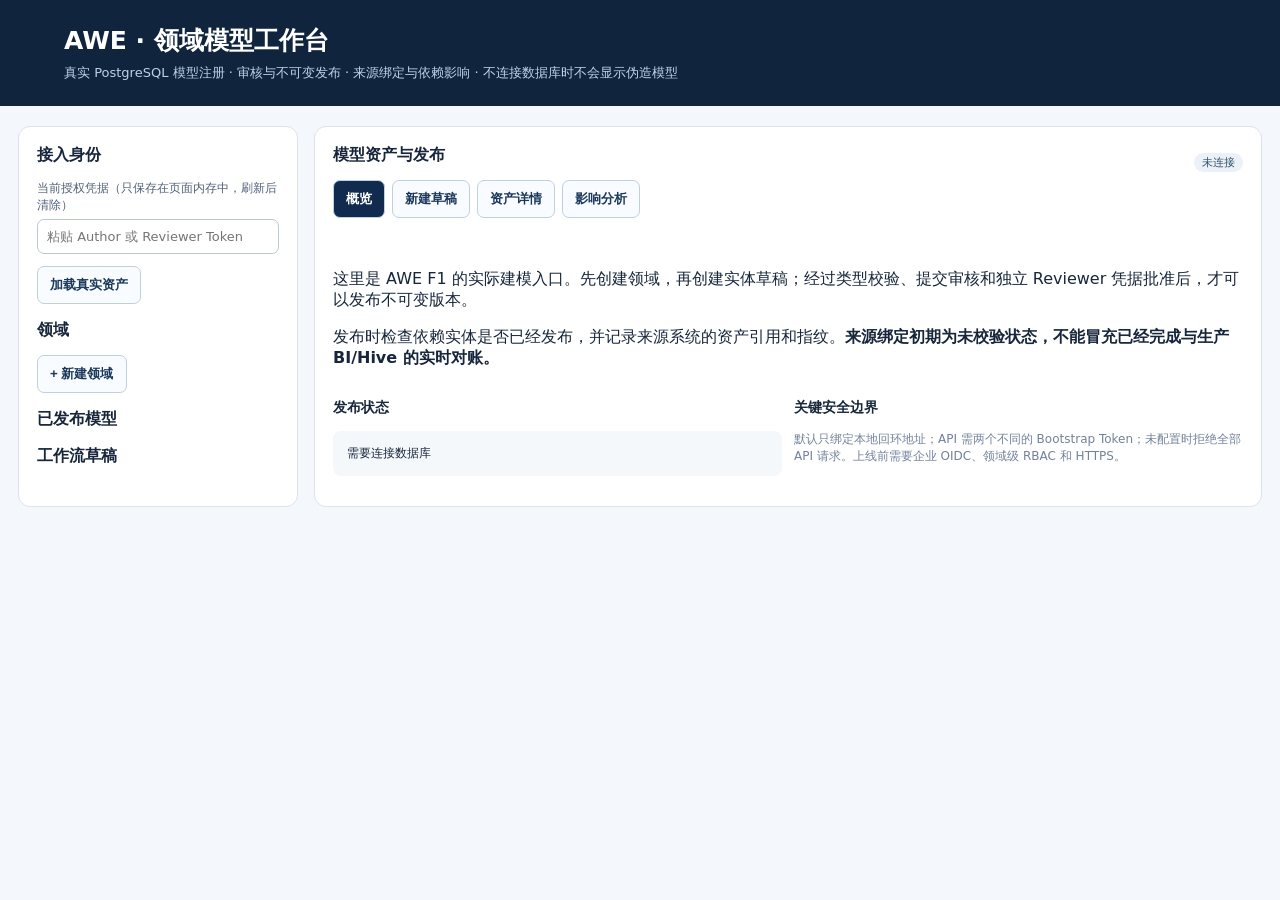
==== awe-registry/src/main/resources/static/index.html @ 8a214542 "feat(f1): introduce persistent model registry, review workflow and web workbench" ====
<!doctype html>
<html lang="zh-CN"><head><meta charset="utf-8"><meta name="viewport" content="width=device-width,initial-scale=1">
<title>AWE · 模型生产与发布</title>
<style>
:root{font-family:Inter,"Segoe UI",system-ui,sans-serif;background:#f4f7fb;color:#17263b}
*{box-sizing:border-box}body{margin:0}header{background:#10253d;color:white;padding:24px max(24px,5vw)}
header h1{margin:0 0 7px;font-size:25px}header p{margin:0;color:#bed1e7;font-size:13px}
main{max-width:1380px;margin:20px auto;padding:0 18px}
.layout{display:grid;grid-template-columns:280px 1fr;gap:16px}
.panel{background:white;border:1px solid #dbe3ed;border-radius:12px;padding:18px;min-width:0}
h2{font-size:16px;margin:0 0 14px}h3{font-size:14px}
label{display:block;font-size:12px;color:#516178;margin:10px 0 5px}
input,select,textarea{width:100%;border:1px solid #b9c7d7;border-radius:7px;padding:9px;font:inherit;font-size:13px;background:white;color:#17263b}
textarea{min-height:300px;font-family:ui-monospace,SFMono-Regular,Consolas,monospace;line-height:1.45}
button{padding:9px 12px;border:1px solid #bfd0e0;border-radius:7px;background:#f8fbff;color:#1b385b;cursor:pointer;font-weight:600}
button:hover{background:#e8f1fb}.primary{background:#1257b2;color:white;border-color:#1257b2}
.primary:hover{background:#0b468f}.danger{color:#a42a32}.section{margin-top:16px}
.item{border:1px solid #e1e8f0;border-radius:8px;padding:11px;margin:7px 0;cursor:pointer}
.item:hover{border-color:#5395dd;background:#f8fbff}.item small{display:block;color:#637590;margin-top:5px}
.row{display:flex;align-items:center;justify-content:space-between;gap:10px;flex-wrap:wrap}
.actions{display:flex;gap:8px;flex-wrap:wrap;margin:12px 0}
.tabs{display:flex;gap:7px;flex-wrap:wrap;margin:0 0 17px}
.tab.active{background:#102b4e;color:#fff}.badge{display:inline-block;border-radius:12px;padding:2px 8px;font-size:11px;background:#ebf1f7;color:#2d506f}
pre{overflow-wrap:anywhere;white-space:pre-wrap;font-size:12px;background:#f5f8fb;padding:14px;border-radius:8px;max-height:400px;overflow:auto}
#message{font-size:13px;color:#4e5e71;min-height:18px}#message.error{color:#af2538}
.grid{display:grid;grid-template-columns:1fr 1fr;gap:12px}
.hidden{display:none}.muted{color:#73829a;font-size:12px}
@media(max-width:880px){.layout,.grid{grid-template-columns:1fr}}
</style></head><body>
<header><h1>AWE · 领域模型工作台</h1><p>真实 PostgreSQL 模型注册 · 审核与不可变发布 · 来源绑定与依赖影响 · 不连接数据库时不会显示伪造模型</p></header>
<main><div class="layout">
<aside class="panel">
<h2>接入身份</h2>
<label>当前授权凭据（只保存在页面内存中，刷新后清除）</label>
<input id="token" type="password" autocomplete="off" placeholder="粘贴 Author 或 Reviewer Token">
<div class="actions"><button id="refresh">加载真实资产</button></div>
<div class="section"><h2>领域</h2><div id="domains"></div><button onclick="showDomainForm()">+ 新建领域</button></div>
<div class="section"><h2>已发布模型</h2><div id="releases"></div></div>
<div class="section"><h2>工作流草稿</h2><div id="drafts"></div></div>
</aside>
<section class="panel">
<div class="row"><h2 id="title">模型资产与发布</h2><span id="status" class="badge">未连接</span></div>
<div class="tabs">
<button class="tab active" data-view="overview">概览</button>
<button class="tab" data-view="create">新建草稿</button>
<button class="tab" data-view="inspect">资产详情</button>
<button class="tab" data-view="impact">影响分析</button>
</div>
<div id="message"></div>
<div id="overview">
<p>这里是 AWE F1 的实际建模入口。先创建领域，再创建实体草稿；经过类型校验、提交审核和独立 Reviewer 凭据批准后，才可以发布不可变版本。</p>
<p>发布时检查依赖实体是否已经发布，并记录来源系统的资产引用和指纹。<strong>来源绑定初期为未校验状态，不能冒充已经完成与生产 BI/Hive 的实时对账。</strong></p>
<div class="grid"><div><h3>发布状态</h3><pre id="counts">需要连接数据库</pre></div>
<div><h3>关键安全边界</h3><p class="muted">默认只绑定本地回环地址；API 需两个不同的 Bootstrap Token；未配置时拒绝全部 API 请求。上线前需要企业 OIDC、领域级 RBAC 和 HTTPS。</p></div></div>
</div>
<div id="create" class="hidden">
<div class="grid"><div><label>领域代码</label><input id="domain" value="video"></div>
<div><label>实体类型</label><select id="type">
<option>BusinessEntity</option><option>BusinessEvent</option><option selected>Dataset</option>
<option>Metric</option><option>Dimension</option><option>Feature</option><option>Pipeline</option><option>DataProduct</option>
</select></div></div>
<label>规范实体 ID，例如 dataset.video.activity_events</label><input id="entity" value="dataset.video.activity_events">
<label>模型契约 JSON（草稿可不完整，提交审核时严格校验）</label>
<textarea id="spec"></textarea>
<div class="actions"><button onclick="fillTemplate()">填入示例结构</button><button class="primary" onclick="createDraft()">保存真实草稿</button></div>
</div>
<div id="inspect" class="hidden"><div id="details">选择一个真实草稿或已发布版本。</div></div>
<div id="impact" class="hidden"><label>被依赖的实体 ID</label><input id="impactEntity" value="dataset.video.activity_events">
<button onclick="showImpact()">查看直接下游</button><pre id="impactOutput">等待查询</pre></div>
</section></div></main>
<script>
let token='',current=null,currentKind='',editingDraftId=null;
const $=id=>document.getElementById(id);
const view=v=>{
  for(const name of ['overview','create','inspect','impact']) $(name).classList.toggle('hidden',name!==v);
  document.querySelectorAll('.tab').forEach(b=>b.classList.toggle('active',b.dataset.view===v));
};
document.querySelectorAll('.tab').forEach(b=>b.onclick=()=>view(b.dataset.view));
const escapeHtml=s=>String(s).replaceAll('&','&amp;').replaceAll('<','&lt;').replaceAll('>','&gt;').replaceAll('"','&quot;');
function notice(s,error=false){$('message').textContent=s;$('message').className=error?'error':''}
async function api(path,method='GET',body=null){
  token=$('token').value.trim();
  if(!token)throw Error('请先填写 Author 或 Reviewer Token');
  const opts={method,headers:{'Authorization':'Bearer '+token}};
  if(body!==null){opts.headers['Content-Type']='application/json';opts.body=JSON.stringify(body)}
  const r=await fetch('/api'+path,opts);
  const text=await r.text();let data;try{data=JSON.parse(text)}catch(e){data={message:text}};
  if(!r.ok)throw Error((data.message||data.error||r.statusText)+' (HTTP '+r.status+')');
  return data;
}
async function safe(fn){try{notice('');await fn()}catch(e){notice(e.message,true)}}
function card(label,sub,action){
  const el=document.createElement('div');el.className='item';
  const a=document.createElement('strong');a.textContent=label;el.appendChild(a);
  const b=document.createElement('small');b.textContent=sub;el.appendChild(b);
  el.onclick=action;return el;
}
async function refresh(){
 await safe(async()=>{
   const [domains,releases,drafts]=await Promise.all([api('/domains'),api('/releases'),api('/drafts')]);
   $('domains').replaceChildren();domains.forEach(x=>$('domains').appendChild(card(x.code,x.owner_team,()=>{$('domain').value=x.code;view('create')})));
   $('releases').replaceChildren();releases.forEach(x=>$('releases').appendChild(card(x.entity_id,'v'+x.version+' · '+x.entity_type,()=>loadDetail(x.id,'release'))));
   $('drafts').replaceChildren();drafts.forEach(x=>$('drafts').appendChild(card(x.entity_id,x.state+' · r'+x.revision,()=>loadDetail(x.id,'draft'))));
   $('status').textContent='连接成功';
   $('counts').textContent=JSON.stringify({domains:domains.length,publishedModels:releases.length,drafts:drafts.length},null,2);
 });
}
$('refresh').onclick=refresh;
function showDomainForm(){
 const code=prompt('领域代码（小写英文字母、数字和下划线）');
 if(!code)return;const name=prompt('领域显示名称')||code;const owner=prompt('负责团队')||'unknown';
 safe(async()=>{await api('/domains','POST',{code,displayName:name,ownerTeam:owner});await refresh()});
}
function fillTemplate(){
 const domain=$('domain').value.trim()||'video',type=$('type').value;
 const idPrefix={BusinessEntity:'entity',BusinessEvent:'event',Dataset:'dataset',Metric:'metric',Dimension:'dimension',Feature:'feature',Pipeline:'pipeline',DataProduct:'product'}[type];
 $('entity').value=idPrefix+'.'+domain+'.example';
 const spec={name:'示例名称',definition:'请由领域数仓负责人确认业务含义',ownerTeam:domain+'_dw_team'};
 if(['Dataset','Metric','Feature'].includes(type)){
  spec.grain={keys:['user_id','business_date']};
  spec.time={field:'business_date',role:'BUSINESS_DATE',zone:'Asia/Shanghai'};
 }
 if(type==='Dataset')spec.bindings=[{sourceSystem:'hive',externalRef:'hive.dwd_example',fingerprint:'MANUAL_UNVERIFIED'}];
 if(type==='Metric'){spec.subjectRef='entity.'+domain+'.user';spec.datasetRef='dataset.'+domain+'.activity_events';spec.measure={kind:'COUNT_DISTINCT',field:'user_id'};}
 if(type==='Pipeline'){spec.inputs=[];spec.outputs=[];}
 $('spec').value=JSON.stringify(spec,null,2);
}
fillTemplate();
async function createDraft(){
 await safe(async()=>{
   const spec=JSON.parse($('spec').value);
   const row=editingDraftId ? await api('/drafts/'+editingDraftId,'PUT',{spec}) : await api('/drafts','POST',{domain:$('domain').value.trim(),entityId:$('entity').value.trim(),entityType:$('type').value,spec}); editingDraftId=null;
   notice('草稿已保存：'+row.id);await refresh();await loadDetail(row.id,'draft');
 });
}
async function loadDetail(id,kind){
 await safe(async()=>{
  const r=await api(kind==='draft'?'/drafts/'+id:'/releases/'+id);
  current=r;currentKind=kind;view('inspect');
  const box=$('details');box.replaceChildren();
  const heading=document.createElement('h3');heading.textContent=r.entity_id+' · '+(r.state||('v'+r.version));box.appendChild(heading);
  const metadata=document.createElement('p');metadata.className='muted';metadata.textContent=r.entity_type+' · '+r.domain+' · '+(r.content_hash||'未发布');box.appendChild(metadata);
  const pre=document.createElement('pre');pre.textContent=JSON.stringify(r.spec,null,2);box.appendChild(pre);
  if(kind==='release'){
   const rpre=document.createElement('pre');rpre.textContent='依赖关系：\n'+JSON.stringify(r.relations,null,2)+'\n来源绑定：\n'+JSON.stringify(r.bindings,null,2);box.appendChild(rpre);
  }else{
   const actions=document.createElement('div');actions.className='actions';box.appendChild(actions);
   const add=(text,cb)=>{const b=document.createElement('button');b.textContent=text;b.onclick=cb;actions.appendChild(b)};
   if(r.state==='DRAFT'){
     add('提交审核',()=>mutate('/drafts/'+id+'/submit'));
     add('打开草稿编辑',()=>{$('domain').value=r.domain;$('type').value=r.entity_type;$('entity').value=r.entity_id;$('spec').value=JSON.stringify(r.spec,null,2);editingDraftId=id;view('create');notice('正在编辑草稿 '+id+'，保存将更新原草稿。')});
   }
   if(r.state==='IN_REVIEW')add('审核通过（Reviewer）',()=>mutate('/drafts/'+id+'/approve'));
   if(r.state==='APPROVED')add('发布版本（Reviewer）',()=>{const version=prompt('不可变语义版本，例如 1.0.0');if(version)mutate('/drafts/'+id+'/publish',{version})});
  }
 });
}
async function mutate(path,body){await safe(async()=>{await api(path,'POST',body||{});notice('操作成功');await refresh();if(current)await loadDetail(current.id,'draft')})}
async function showImpact(){await safe(async()=>{$('impactOutput').textContent=JSON.stringify(await api('/impact?entityId='+encodeURIComponent($('impactEntity').value)),null,2)})}
</script></body></html>
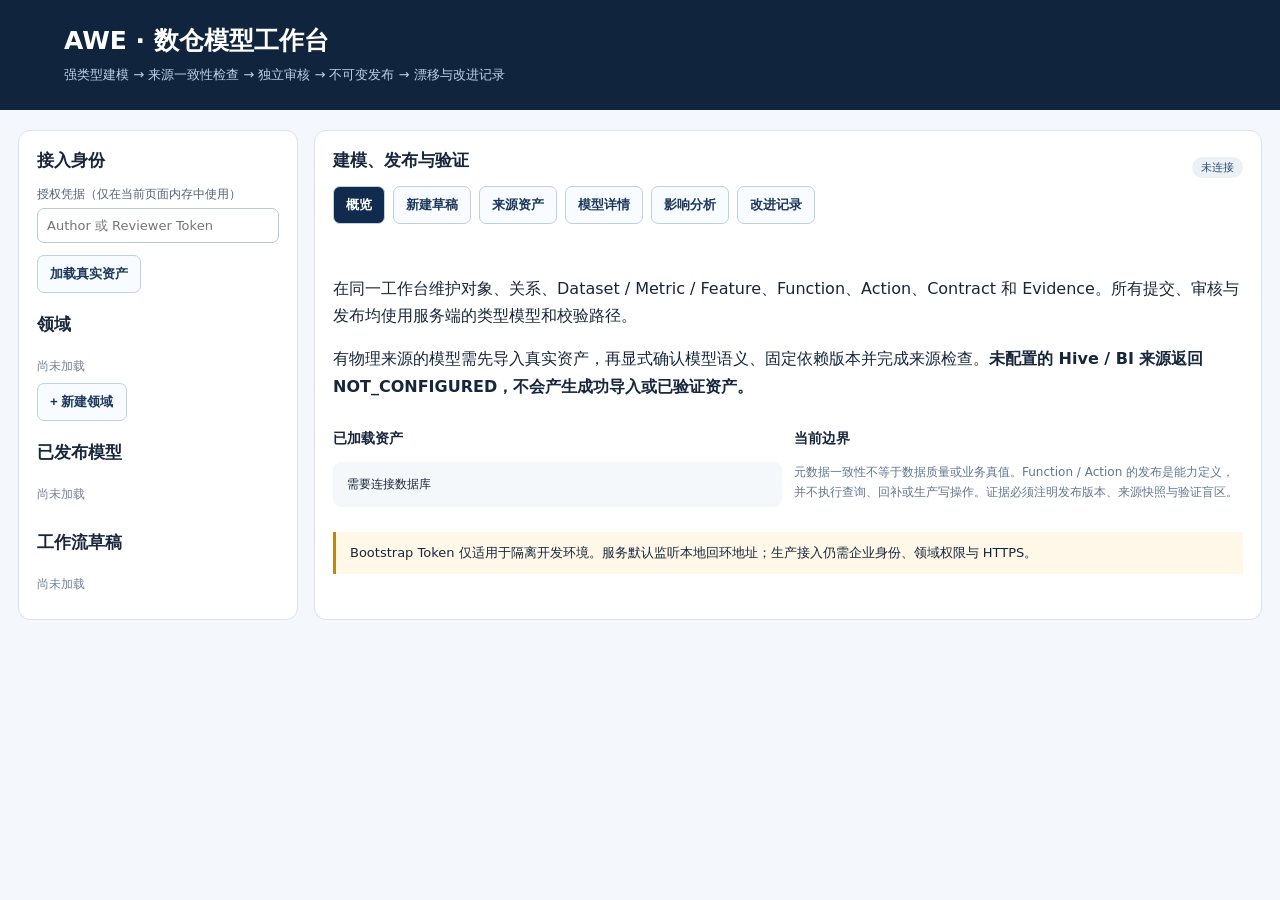
==== commit 725b66ac: "feat(f1b): enforce typed model releases and authoritative source gates" ====
--- a/awe-registry/src/main/resources/static/index.html
+++ b/awe-registry/src/main/resources/static/index.html
@@ -5,156 +5,195 @@
 :root{font-family:Inter,"Segoe UI",system-ui,sans-serif;background:#f4f7fb;color:#17263b}
 *{box-sizing:border-box}body{margin:0}header{background:#10253d;color:white;padding:24px max(24px,5vw)}
 header h1{margin:0 0 7px;font-size:25px}header p{margin:0;color:#bed1e7;font-size:13px}
-main{max-width:1380px;margin:20px auto;padding:0 18px}
-.layout{display:grid;grid-template-columns:280px 1fr;gap:16px}
+main{max-width:1450px;margin:20px auto;padding:0 18px}.layout{display:grid;grid-template-columns:280px 1fr;gap:16px}
 .panel{background:white;border:1px solid #dbe3ed;border-radius:12px;padding:18px;min-width:0}
-h2{font-size:16px;margin:0 0 14px}h3{font-size:14px}
-label{display:block;font-size:12px;color:#516178;margin:10px 0 5px}
+h2{font-size:17px;margin:0 0 14px}h3{font-size:14px}p{line-height:1.7}label{display:block;font-size:12px;color:#516178;margin:10px 0 5px}
 input,select,textarea{width:100%;border:1px solid #b9c7d7;border-radius:7px;padding:9px;font:inherit;font-size:13px;background:white;color:#17263b}
-textarea{min-height:300px;font-family:ui-monospace,SFMono-Regular,Consolas,monospace;line-height:1.45}
+input:disabled,select:disabled{background:#edf1f6;color:#596c82}textarea{min-height:390px;font-family:ui-monospace,SFMono-Regular,Consolas,monospace;line-height:1.5}
 button{padding:9px 12px;border:1px solid #bfd0e0;border-radius:7px;background:#f8fbff;color:#1b385b;cursor:pointer;font-weight:600}
-button:hover{background:#e8f1fb}.primary{background:#1257b2;color:white;border-color:#1257b2}
-.primary:hover{background:#0b468f}.danger{color:#a42a32}.section{margin-top:16px}
-.item{border:1px solid #e1e8f0;border-radius:8px;padding:11px;margin:7px 0;cursor:pointer}
-.item:hover{border-color:#5395dd;background:#f8fbff}.item small{display:block;color:#637590;margin-top:5px}
-.row{display:flex;align-items:center;justify-content:space-between;gap:10px;flex-wrap:wrap}
-.actions{display:flex;gap:8px;flex-wrap:wrap;margin:12px 0}
-.tabs{display:flex;gap:7px;flex-wrap:wrap;margin:0 0 17px}
-.tab.active{background:#102b4e;color:#fff}.badge{display:inline-block;border-radius:12px;padding:2px 8px;font-size:11px;background:#ebf1f7;color:#2d506f}
-pre{overflow-wrap:anywhere;white-space:pre-wrap;font-size:12px;background:#f5f8fb;padding:14px;border-radius:8px;max-height:400px;overflow:auto}
-#message{font-size:13px;color:#4e5e71;min-height:18px}#message.error{color:#af2538}
-.grid{display:grid;grid-template-columns:1fr 1fr;gap:12px}
-.hidden{display:none}.muted{color:#73829a;font-size:12px}
+button:hover{background:#e8f1fb}button:disabled{opacity:.5;cursor:not-allowed}.primary{background:#1257b2;color:white;border-color:#1257b2}.primary:hover{background:#0b468f}
+.section{margin-top:20px}.item{display:block;width:100%;text-align:left;border:1px solid #e1e8f0;border-radius:8px;padding:11px;margin:7px 0;cursor:pointer;font-weight:400}
+.item:hover{border-color:#5395dd;background:#f8fbff}.item small{display:block;color:#637590;margin-top:5px;overflow-wrap:anywhere}
+.row{display:flex;align-items:center;justify-content:space-between;gap:10px;flex-wrap:wrap}.actions,.tabs{display:flex;gap:8px;flex-wrap:wrap;margin:12px 0}
+.tabs{margin:0 0 17px}.tab.active{background:#102b4e;color:white}.badge{display:inline-block;border-radius:12px;padding:3px 9px;font-size:11px;background:#ebf1f7;color:#2d506f}
+.badge.good{background:#e5f3eb;color:#17613a}.badge.warn{background:#fff1d6;color:#795005}.badge.bad{background:#fee9ed;color:#9a263b}
+pre{overflow-wrap:anywhere;white-space:pre-wrap;font-size:12px;background:#f5f8fb;padding:14px;border-radius:8px;max-height:480px;overflow:auto}
+#message{font-size:13px;color:#4e5e71;min-height:18px;margin-bottom:12px}#message.error{color:#af2538}.grid{display:grid;grid-template-columns:1fr 1fr;gap:12px}
+.hidden{display:none!important}.muted{color:#637590;font-size:12px}.callout{background:#f3f7fd;border-left:3px solid #4e8aca;padding:10px 14px;font-size:13px}.callout.warn{border-color:#bc861b;background:#fff8e9}
+.details-table{border-collapse:collapse;width:100%;font-size:12px}.details-table th,.details-table td{text-align:left;border-bottom:1px solid #e1e8f0;padding:9px;vertical-align:top;overflow-wrap:anywhere}
+.empty{color:#73829a;font-size:12px;padding:8px 0}code{font-size:12px;overflow-wrap:anywhere}summary{cursor:pointer;font-size:13px;font-weight:600;margin:12px 0}
 @media(max-width:880px){.layout,.grid{grid-template-columns:1fr}}
 </style></head><body>
-<header><h1>AWE · 领域模型工作台</h1><p>真实 PostgreSQL 模型注册 · 审核与不可变发布 · 来源绑定与依赖影响 · 不连接数据库时不会显示伪造模型</p></header>
+<header><h1>AWE · 数仓模型工作台</h1><p>强类型建模 → 来源一致性检查 → 独立审核 → 不可变发布 → 漂移与改进记录</p></header>
 <main><div class="layout">
 <aside class="panel">
-<h2>接入身份</h2>
-<label>当前授权凭据（只保存在页面内存中，刷新后清除）</label>
-<input id="token" type="password" autocomplete="off" placeholder="粘贴 Author 或 Reviewer Token">
+<h2>接入身份</h2><label for="token">授权凭据（仅在当前页面内存中使用）</label>
+<input id="token" type="password" autocomplete="off" placeholder="Author 或 Reviewer Token">
 <div class="actions"><button id="refresh">加载真实资产</button></div>
-<div class="section"><h2>领域</h2><div id="domains"></div><button onclick="showDomainForm()">+ 新建领域</button></div>
-<div class="section"><h2>已发布模型</h2><div id="releases"></div></div>
-<div class="section"><h2>工作流草稿</h2><div id="drafts"></div></div>
+<div class="section"><h2>领域</h2><div id="domains" class="empty">尚未加载</div><button id="newDomain">+ 新建领域</button></div>
+<div class="section"><h2>已发布模型</h2><div id="releases" class="empty">尚未加载</div></div>
+<div class="section"><h2>工作流草稿</h2><div id="drafts" class="empty">尚未加载</div></div>
 </aside>
 <section class="panel">
-<div class="row"><h2 id="title">模型资产与发布</h2><span id="status" class="badge">未连接</span></div>
-<div class="tabs">
-<button class="tab active" data-view="overview">概览</button>
-<button class="tab" data-view="create">新建草稿</button>
-<button class="tab" data-view="inspect">资产详情</button>
-<button class="tab" data-view="impact">影响分析</button>
-</div>
-<div id="message"></div>
+<div class="row"><h2 id="title">建模、发布与验证</h2><span id="status" class="badge">未连接</span></div>
+<nav class="tabs" aria-label="工作台页面">
+<button class="tab active" data-view="overview">概览</button><button class="tab" data-view="create">新建草稿</button>
+<button class="tab" data-view="sources">来源资产</button><button class="tab" data-view="inspect">模型详情</button>
+<button class="tab" data-view="impact">影响分析</button><button class="tab" data-view="gaps">改进记录</button>
+</nav>
+<div id="message" role="status" aria-live="polite"></div>
 <div id="overview">
-<p>这里是 AWE F1 的实际建模入口。先创建领域，再创建实体草稿；经过类型校验、提交审核和独立 Reviewer 凭据批准后，才可以发布不可变版本。</p>
-<p>发布时检查依赖实体是否已经发布，并记录来源系统的资产引用和指纹。<strong>来源绑定初期为未校验状态，不能冒充已经完成与生产 BI/Hive 的实时对账。</strong></p>
-<div class="grid"><div><h3>发布状态</h3><pre id="counts">需要连接数据库</pre></div>
-<div><h3>关键安全边界</h3><p class="muted">默认只绑定本地回环地址；API 需两个不同的 Bootstrap Token；未配置时拒绝全部 API 请求。上线前需要企业 OIDC、领域级 RBAC 和 HTTPS。</p></div></div>
+<p>在同一工作台维护对象、关系、Dataset / Metric / Feature、Function、Action、Contract 和 Evidence。所有提交、审核与发布均使用服务端的类型模型和校验路径。</p>
+<p>有物理来源的模型需先导入真实资产，再显式确认模型语义、固定依赖版本并完成来源检查。<strong>未配置的 Hive / BI 来源返回 NOT_CONFIGURED，不会产生成功导入或已验证资产。</strong></p>
+<div class="grid"><div><h3>已加载资产</h3><pre id="counts">需要连接数据库</pre></div>
+<div><h3>当前边界</h3><p class="muted">元数据一致性不等于数据质量或业务真值。Function / Action 的发布是能力定义，并不执行查询、回补或生产写操作。证据必须注明发布版本、来源快照与验证盲区。</p></div></div>
+<p class="callout warn">Bootstrap Token 仅适用于隔离开发环境。服务默认监听本地回环地址；生产接入仍需企业身份、领域权限与 HTTPS。</p>
 </div>
 <div id="create" class="hidden">
-<div class="grid"><div><label>领域代码</label><input id="domain" value="video"></div>
-<div><label>实体类型</label><select id="type">
-<option>BusinessEntity</option><option>BusinessEvent</option><option selected>Dataset</option>
-<option>Metric</option><option>Dimension</option><option>Feature</option><option>Pipeline</option><option>DataProduct</option>
-</select></div></div>
-<label>规范实体 ID，例如 dataset.video.activity_events</label><input id="entity" value="dataset.video.activity_events">
-<label>模型契约 JSON（草稿可不完整，提交审核时严格校验）</label>
-<textarea id="spec"></textarea>
-<div class="actions"><button onclick="fillTemplate()">填入示例结构</button><button class="primary" onclick="createDraft()">保存真实草稿</button></div>
+<div class="row"><h3 id="editorHeading">新建类型化草稿</h3><button id="cancelEdit" class="hidden">结束编辑 / 新建草稿</button></div>
+<div class="grid"><div><label for="domain">领域代码</label><input id="domain" value="video"></div>
+<div><label for="type">模型类型</label><select id="type"><option>ObjectType</option><option>LinkType</option><option selected>Dataset</option><option>Metric</option><option>Feature</option><option>FunctionDefinition</option><option>ActionDefinition</option><option>ContractDefinition</option><option>EvidenceAssertion</option></select></div></div>
+<div class="grid"><div><label for="entity">规范模型 ID</label><input id="entity" value="dataset.video.example"></div><div><label for="modelVersion">候选发布版本（与 model.ref.modelVersion 一致）</label><input id="modelVersion" value="1.0.0"></div></div>
+<div id="objectFamilyRow" class="hidden"><label for="objectFamily">对象家族（填入模板时生效）</label><select id="objectFamily"><option>BUSINESS_ENTITY</option><option>BUSINESS_EVENT</option><option>DIMENSION</option><option>DATASET</option><option>PIPELINE</option><option>DATA_PRODUCT</option><option>PROFILE</option><option>PHYSICAL_ASSET</option></select></div>
+<p id="typeHelp" class="callout"></p>
+<label for="spec">模型定义（Schema v2；所有依赖引用均需固定已发布版本）</label><textarea id="spec" spellcheck="false"></textarea>
+<p class="muted">模板只是待编写的结构，不是已验证业务模型。请确认身份、粒度、时间和执行规则；Dataset 来源绑定通过“来源资产”导入后显式附加，不填写伪造指纹。</p>
+<div class="actions"><button id="template">重置为类型模板</button><button id="saveDraft" class="primary">保存草稿</button><button id="saveValidate">保存并检查</button></div>
 </div>
-<div id="inspect" class="hidden"><div id="details">选择一个真实草稿或已发布版本。</div></div>
-<div id="impact" class="hidden"><label>被依赖的实体 ID</label><input id="impactEntity" value="dataset.video.activity_events">
-<button onclick="showImpact()">查看直接下游</button><pre id="impactOutput">等待查询</pre></div>
+<div id="sources" class="hidden">
+<h3>真实 Hive / BI 元数据</h3><p class="muted">连接由服务端配置；浏览器不能指定任意网络地址。导入记录权威来源的版本、快照和内容指纹，不直接创建或认证业务语义。</p>
+<button id="sourceConfiguration">检查连接配置</button><pre id="sourceConfigOutput">尚未查询配置</pre>
+<div class="grid"><div><label for="sourceSystem">来源系统</label><select id="sourceSystem"><option value="hive">Hive</option><option value="bi">BI</option></select></div><div><label for="sourceRef">来源资产引用</label><input id="sourceRef" placeholder="由元数据服务识别的资产引用"></div></div>
+<div class="actions"><button id="importSource" class="primary">导入当前来源快照</button><button id="attachSource" disabled>将真实绑定附加到 Dataset 编辑器</button></div>
+<div id="sourceTimeMappings"></div><div id="sourceStatus" aria-live="polite"></div><pre id="sourceOutput">尚未导入资产</pre>
+<p class="callout">附加绑定只填写来源引用和指纹，不推断业务身份、模型粒度或时间含义。仍需由领域作者完成建模，并在发布时重新检查来源。</p>
+</div>
+<div id="inspect" class="hidden"><div id="details">选择一个草稿或已发布版本。</div><div id="validationPanel" class="hidden"><h3>检查结果</h3><div id="validationSummary"></div><pre id="validationOutput"></pre></div></div>
+<div id="impact" class="hidden"><label for="impactEntity">被依赖的模型 ID</label><input id="impactEntity" value="dataset.video.activity_events"><div class="actions"><button id="showImpact">查看下游依赖</button></div><pre id="impactOutput">等待查询</pre></div>
+<div id="gaps" class="hidden"><div class="row"><h3>漂移与改进记录</h3><button id="loadGaps">刷新真实记录</button></div><p class="muted">这些记录关联失败的检查、模型版本和受影响资产。发现漂移不会自动修改模型或声称已经修复；修复须经重新建模、验证与发布。</p><div id="gapList" class="empty">尚未加载</div></div>
 </section></div></main>
 <script>
-let token='',current=null,currentKind='',editingDraftId=null;
+'use strict';
 const $=id=>document.getElementById(id);
-const view=v=>{
-  for(const name of ['overview','create','inspect','impact']) $(name).classList.toggle('hidden',name!==v);
-  document.querySelectorAll('.tab').forEach(b=>b.classList.toggle('active',b.dataset.view===v));
-};
-document.querySelectorAll('.tab').forEach(b=>b.onclick=()=>view(b.dataset.view));
-const escapeHtml=s=>String(s).replaceAll('&','&amp;').replaceAll('<','&lt;').replaceAll('>','&gt;').replaceAll('"','&quot;');
-function notice(s,error=false){$('message').textContent=s;$('message').className=error?'error':''}
+const VIEWS=['overview','create','sources','inspect','impact','gaps'];
+let current=null,currentKind='',editingDraftId=null,editingRevision=null,loadedReleases=[],sourceObservation=null;
+const typeHelp={ObjectType:'定义业务或工程对象类别及其身份属性；不是数据库中的单行对象。',LinkType:'关系须声明两端的已发布类型、基数、时间策略和映射。关系存在不代表可以安全 JOIN。',Dataset:'Dataset 声明粒度、时间和主体；发布前需要真实来源绑定及一致性检查。',Metric:'Metric 固定来源 Dataset、主体和允许的维度；聚合契约约束跨粒度汇总。',Feature:'Feature 必须区分事件时间和可获得时间，保留历史时点正确性的约束。',FunctionDefinition:'Function 是无副作用的能力定义。此处发布不会执行查询，也不会授予源系统权限。',ActionDefinition:'Action 是有副作用的能力定义，需声明授权、审批、幂等、补偿和后验义务；此处不会执行生产操作。',ContractDefinition:'Contract 声明可验证的义务、执行阶段与阻断级别。未实现的检查器不能被视为已执行。',EvidenceAssertion:'Evidence 只说明特定模型发布和来源快照上的检查结果；需填写真实内容 Hash、检查时间与可追溯证据。'};
+function view(v){for(const name of VIEWS)$(name).classList.toggle('hidden',name!==v);document.querySelectorAll('.tab').forEach(b=>{b.classList.toggle('active',b.dataset.view===v);b.setAttribute('aria-current',b.dataset.view===v?'page':'false')});}
+function notice(message,error=false){$('message').textContent=message;$('message').className=error?'error':'';}
+async function safe(fn){try{notice('');return await fn()}catch(error){notice(error.message,true);return null}}
 async function api(path,method='GET',body=null){
-  token=$('token').value.trim();
-  if(!token)throw Error('请先填写 Author 或 Reviewer Token');
-  const opts={method,headers:{'Authorization':'Bearer '+token}};
-  if(body!==null){opts.headers['Content-Type']='application/json';opts.body=JSON.stringify(body)}
-  const r=await fetch('/api'+path,opts);
-  const text=await r.text();let data;try{data=JSON.parse(text)}catch(e){data={message:text}};
-  if(!r.ok)throw Error((data.message||data.error||r.statusText)+' (HTTP '+r.status+')');
-  return data;
+ const token=$('token').value.trim();if(!token)throw Error('请先填写 Author 或 Reviewer Token');
+ const options={method,headers:{Authorization:'Bearer '+token},cache:'no-store'};
+ if(body!==null){options.headers['Content-Type']='application/json';options.body=JSON.stringify(body)}
+ const response=await fetch('/api'+path,options),text=await response.text();let data;
+ try{data=JSON.parse(text)}catch{data={message:'服务返回了无法读取的响应'}}
+ if(!response.ok)throw Error((data.message||data.error||response.statusText)+' (HTTP '+response.status+')');return data;
 }
-async function safe(fn){try{notice('');await fn()}catch(e){notice(e.message,true)}}
-function card(label,sub,action){
-  const el=document.createElement('div');el.className='item';
-  const a=document.createElement('strong');a.textContent=label;el.appendChild(a);
-  const b=document.createElement('small');b.textContent=sub;el.appendChild(b);
-  el.onclick=action;return el;
+function element(tag,text,className){const node=document.createElement(tag);if(text!==undefined)node.textContent=text;if(className)node.className=className;return node}
+function jsonBlock(value){return element('pre',JSON.stringify(value,null,2))}
+function card(label,sub,action){const node=element('button',undefined,'item');node.append(element('strong',label),element('small',sub));node.onclick=action;return node}
+function list(id,rows,render,empty){const box=$(id);box.replaceChildren();if(!rows.length)box.append(element('p',empty,'empty'));else rows.forEach(x=>box.append(render(x)))}
+function statusBadge(status){const badge=element('span',status||'UNKNOWN','badge');if(['VERIFIED','PASSED','OBSERVED','IMPORTED'].includes(status))badge.classList.add('good');else if(['DRIFTED','FAILED','INVALID_RESPONSE'].includes(status))badge.classList.add('bad');else badge.classList.add('warn');return badge}
+async function refreshData(){
+ const [domains,releases,drafts]=await Promise.all([api('/domains'),api('/releases'),api('/drafts')]);loadedReleases=releases;
+ list('domains',domains,x=>card(x.code,x.owner_team||x.ownerTeam,()=>beginNew(x.code)),'没有领域');
+ list('releases',releases,x=>card(x.entity_id,'v'+x.version+' · '+x.entity_type,()=>safe(()=>loadDetailData(x.id,'release'))),'没有已发布模型');
+ list('drafts',drafts,x=>card(x.entity_id,x.state+' · r'+x.revision,()=>safe(()=>loadDetailData(x.id,'draft'))),'没有草稿');
+ $('status').textContent='数据库已连接';$('status').className='badge good';$('counts').textContent=JSON.stringify({domains:domains.length,publishedModels:releases.length,drafts:drafts.length},null,2);
 }
-async function refresh(){
- await safe(async()=>{
-   const [domains,releases,drafts]=await Promise.all([api('/domains'),api('/releases'),api('/drafts')]);
-   $('domains').replaceChildren();domains.forEach(x=>$('domains').appendChild(card(x.code,x.owner_team,()=>{$('domain').value=x.code;view('create')})));
-   $('releases').replaceChildren();releases.forEach(x=>$('releases').appendChild(card(x.entity_id,'v'+x.version+' · '+x.entity_type,()=>loadDetail(x.id,'release'))));
-   $('drafts').replaceChildren();drafts.forEach(x=>$('drafts').appendChild(card(x.entity_id,x.state+' · r'+x.revision,()=>loadDetail(x.id,'draft'))));
-   $('status').textContent='连接成功';
-   $('counts').textContent=JSON.stringify({domains:domains.length,publishedModels:releases.length,drafts:drafts.length},null,2);
- });
+function editMode(id,revision=null){editingDraftId=id;editingRevision=id?revision:null;$('editorHeading').textContent=id?'编辑草稿 '+id:'新建类型化草稿';$('cancelEdit').classList.toggle('hidden',!id);for(const field of ['domain','type','entity','objectFamily'])$(field).disabled=!!id;}
+function updateTypeHelp(){$('typeHelp').textContent=typeHelp[$('type').value]||'历史类型需显式迁移为强类型模型。';$('objectFamilyRow').classList.toggle('hidden',$('type').value!=='ObjectType')}
+function beginNew(domain){editMode(null);if(domain)$('domain').value=domain;fillTemplate();view('create');}
+function publishedRef(types,domain,fallback){const match=loadedReleases.find(r=>types.includes(r.entity_type)&&r.domain===domain);return match?{id:match.entity_id,modelVersion:match.version}:{id:fallback,modelVersion:'1.0.0'}}
+function modelTemplate(){
+ const domain=$('domain').value.trim()||'video',type=$('type').value,version=$('modelVersion').value.trim()||'1.0.0';
+ const family=$('objectFamily').value,prefix=type==='ObjectType'?{BUSINESS_ENTITY:'entity',BUSINESS_EVENT:'event',DIMENSION:'dimension',DATASET:'dataset',PIPELINE:'pipeline',DATA_PRODUCT:'product',PROFILE:'profile',PHYSICAL_ASSET:'asset'}[family]:{LinkType:'link',Dataset:'dataset',Metric:'metric',Feature:'feature',FunctionDefinition:'function',ActionDefinition:'action',ContractDefinition:'contract',EvidenceAssertion:'assertion'}[type];
+ const id=prefix+'.'+domain+'.example',ref={id,modelVersion:version};
+ const subject=publishedRef(['ObjectType'],domain,'entity.'+domain+'.user'),dataset=publishedRef(['Dataset'],domain,'dataset.'+domain+'.events');
+ const grain={keys:['event_id'],kind:'EVENT'},time={roles:['EVENT_TIME'],businessZone:'Asia/Shanghai',backfillPossible:true};
+ let model;
+ switch(type){
+ case 'ObjectType':model={ref,family,description:'请填写已确认的业务对象定义',properties:[{name:'id',type:'STRING',required:true,sensitive:false}],identityKeys:['id']};break;
+ case 'LinkType':model={ref,fromType:dataset,toType:subject,meaning:'HAS_DIMENSION',cardinality:'MANY_TO_ONE',temporalPolicy:'AS_OF',identityMappingRef:'identity.'+domain+'.review_required',certified:false};break;
+ case 'Dataset':model={ref,grain,time,subjectType:subject,dimensions:[]};break;
+ case 'Metric':model={ref,grain:{keys:['business_date'],kind:'AGGREGATE'},time:{...time,roles:['BUSINESS_DATE']},subjectType:subject,sourceDataset:dataset,aggregation:{kind:'COUNT_DISTINCT',permittedRollupAxes:[],forbiddenRollupAxes:['day']},allowedDimensions:[]};break;
+ case 'Feature':model={ref,grain:{keys:['user_id','observation_time'],kind:'FEATURE'},time:{...time,roles:['EVENT_TIME','AVAILABLE_AT']},subjectType:subject,sourceDataset:dataset,observationTimeField:'observation_time',availableAtField:'available_at'};break;
+ case 'FunctionDefinition':model={ref,ownerType:dataset,operation:'dataset.inspect',parameters:[{name:'business_date',type:'DATE',required:true}],resultSchemaRef:'schema.'+domain+'.result',executorBindingRef:'adapter.'+domain+'.read_only',requiredAssertions:[]};break;
+ case 'ActionDefinition':model={ref,ownerType:subject,operation:'pipeline.rerun',sideEffect:'PIPELINE_RERUN',executorBindingRef:'adapter.'+domain+'.scheduler',authorizationPolicyRef:'policy.'+domain+'.pipeline_write',idempotencyKeySpec:'pipeline_id+partition+request_id',requiresApproval:true,rollbackOrCompensationRef:'compensation.'+domain+'.restore_partition',postconditionAssertions:['assertion.'+domain+'.partition_ready@1.0.0']};break;
+ case 'ContractDefinition':model={ref,subject:dataset,kind:'DATA',ownerTeam:domain+'_dw',obligations:[{ruleId:'check.source.consistency',at:'PUBLISH',blocking:true}]};break;
+ case 'EvidenceAssertion':model={ref,subject:dataset,kind:'SOURCE_RECONCILIATION',result:'NOT_RUN',checkerRef:'checker.'+domain+'.source',modelReleaseHash:loadedReleases.find(r=>r.entity_id===dataset.id&&r.version===dataset.modelVersion)?.content_hash||'填写实际模型发布的64位SHA256',sourceSnapshotRef:'填写实际来源快照ID',checkedAt:new Date().toISOString(),evidenceRefs:[],limitations:['尚未执行检查；请绑定实际发布和来源快照后提交']};break;
+ default:throw Error('请选择受支持的强类型模型');
+ }
+ return {id,spec:{schemaVersion:2,name:'待确认模型名称',definition:'请由领域数仓负责人确认业务含义',ownerTeam:domain+'_dw',model,...(type==='Dataset'?{bindings:[]}:{}),dependsOn:[]}};
 }
-$('refresh').onclick=refresh;
-function showDomainForm(){
- const code=prompt('领域代码（小写英文字母、数字和下划线）');
- if(!code)return;const name=prompt('领域显示名称')||code;const owner=prompt('负责团队')||'unknown';
- safe(async()=>{await api('/domains','POST',{code,displayName:name,ownerTeam:owner});await refresh()});
+function fillTemplate(){if(editingDraftId)throw Error('编辑现有草稿时不能重置身份；请先结束编辑。');const template=modelTemplate();$('entity').value=template.id;$('spec').value=JSON.stringify(template.spec,null,2);updateTypeHelp();}
+function syncRef(){const spec=JSON.parse($('spec').value);if(spec.model&&spec.model.ref){spec.model.ref.id=$('entity').value.trim();spec.model.ref.modelVersion=$('modelVersion').value.trim();$('spec').value=JSON.stringify(spec,null,2)}}
+async function saveDraft(){
+ const spec=JSON.parse($('spec').value),entity=$('entity').value.trim(),version=$('modelVersion').value.trim();
+ if(spec.model?.ref?.id!==entity||spec.model?.ref?.modelVersion!==version)throw Error('模型 ID / 候选版本与 JSON 中的 model.ref 不一致，请先修正。');
+ const row=editingDraftId?await api('/drafts/'+editingDraftId,'PUT',{spec,expectedRevision:editingRevision}):await api('/drafts','POST',{domain:$('domain').value.trim(),entityId:entity,entityType:$('type').value,spec});
+ editMode(null);await refreshData();await loadDetailData(row.id,'draft');notice('草稿已保存，尚未提交审核。');return row;
 }
-function fillTemplate(){
- const domain=$('domain').value.trim()||'video',type=$('type').value;
- const idPrefix={BusinessEntity:'entity',BusinessEvent:'event',Dataset:'dataset',Metric:'metric',Dimension:'dimension',Feature:'feature',Pipeline:'pipeline',DataProduct:'product'}[type];
- $('entity').value=idPrefix+'.'+domain+'.example';
- const spec={name:'示例名称',definition:'请由领域数仓负责人确认业务含义',ownerTeam:domain+'_dw_team'};
- if(['Dataset','Metric','Feature'].includes(type)){
-  spec.grain={keys:['user_id','business_date']};
-  spec.time={field:'business_date',role:'BUSINESS_DATE',zone:'Asia/Shanghai'};
+function appendActions(box){const row=element('div',undefined,'actions');box.append(row);return(label,action)=>{const button=element('button',label);button.onclick=()=>safe(action);row.append(button)}}
+function renderDefinition(box,row){
+ const spec=row.spec||{},heading=element('h3',row.entity_id+' · '+(row.state||'v'+row.version));box.append(heading);
+ box.append(element('p',[row.entity_type,row.domain,'Schema '+(spec.schemaVersion||'1（历史）'),row.content_hash||'尚未发布'].join(' · '),'muted'));
+ if(spec.schemaVersion!==2)box.append(element('p','历史模型保留原始内容，仅供追溯。重新提交或升级需要显式补充 Schema v2 强类型字段；不会自动推断身份、时间或模型语义。','callout warn'));
+ const model=spec.model;
+ if(model){const summary=element('table',undefined,'details-table');for(const [label,value] of [['类型',row.entity_type],['规范引用',model.ref],['对象家族 / 语义类别',model.family||model.kind||row.entity_type],['粒度',model.grain],['时间',model.time],['主体 / 所属',model.subjectType||model.ownerType||model.subject],['固定来源 Dataset',model.sourceDataset]]){if(value===undefined)continue;const tr=element('tr');tr.append(element('th',label),element('td',typeof value==='string'?value:JSON.stringify(value)));summary.append(tr)}box.append(summary)}
+ const document=element('details');document.open=true;document.append(element('summary','完整模型定义'),jsonBlock(spec));box.append(document);
+ if(row.relations||row.bindings){const dependencies=element('details');dependencies.open=true;dependencies.append(element('summary','固定依赖与来源绑定'),jsonBlock({relations:row.relations||[],bindings:row.bindings||[]}));box.append(dependencies)}
+}
+async function loadDetailData(id,kind){
+ const row=await api(kind==='draft'?'/drafts/'+id:'/releases/'+id);current=row;currentKind=kind;view('inspect');$('validationPanel').classList.add('hidden');const box=$('details');box.replaceChildren();renderDefinition(box,row);const add=appendActions(box);
+ if(kind==='release'){
+  add('重新检查真实来源 / 检测漂移',async()=>{const result=await api('/releases/'+id+'/verify','POST',{});showValidation(result,'来源复查');notice('来源复查已记录。检查范围与限制见下方结果。')});
+  add('查看影响',async()=>{$('impactEntity').value=row.entity_id;await showImpactData();view('impact')});
+  add('新建后续版本草稿',()=>{if(row.spec?.schemaVersion!==2)throw Error('历史模型需先显式迁移；请新建对应强类型草稿。');editMode(null);$('domain').value=row.domain;$('type').value=row.entity_type;$('entity').value=row.entity_id;$('modelVersion').value=row.version;$('spec').value=JSON.stringify(row.spec,null,2);updateTypeHelp();view('create');notice('正在创建后续版本，请修改候选版本和 model.ref.modelVersion；原版本保持不可变。')});
+ }else{
+  add('检查类型、兼容性与来源',async()=>showValidation(await api('/drafts/'+id+'/validate','POST',{}),'发布前检查'));
+  if(row.state==='DRAFT'){
+   add('打开草稿编辑',()=>{if(row.spec?.schemaVersion!==2)throw Error('历史草稿需显式补充 Schema v2，请从类型模板新建迁移草稿。');$('domain').value=row.domain;$('type').value=row.entity_type;$('entity').value=row.entity_id;$('modelVersion').value=row.spec.model.ref.modelVersion;$('spec').value=JSON.stringify(row.spec,null,2);if(row.spec.model.family)$('objectFamily').value=row.spec.model.family;editMode(id,row.revision);updateTypeHelp();view('create');notice('保存会更新当前草稿，不创建另一个草稿。')});
+   add('提交审核',()=>mutate('/drafts/'+id+'/submit',{}));
+  }
+  if(row.state==='IN_REVIEW')add('审核通过（Reviewer）',()=>mutate('/drafts/'+id+'/approve',{}));
+  if(row.state==='APPROVED')add('发布固定版本（Reviewer）',async()=>{const version=row.spec?.model?.ref?.modelVersion;if(!version)throw Error('缺少固定的候选发布版本。');if(confirm('发布 '+row.entity_id+' @ '+version+'？发布会重新验证类型、兼容性和真实来源。'))await mutate('/drafts/'+id+'/publish',{version})});
  }
- if(type==='Dataset')spec.bindings=[{sourceSystem:'hive',externalRef:'hive.dwd_example',fingerprint:'MANUAL_UNVERIFIED'}];
- if(type==='Metric'){spec.subjectRef='entity.'+domain+'.user';spec.datasetRef='dataset.'+domain+'.activity_events';spec.measure={kind:'COUNT_DISTINCT',field:'user_id'};}
- if(type==='Pipeline'){spec.inputs=[];spec.outputs=[];}
- $('spec').value=JSON.stringify(spec,null,2);
+ const checks=element('details');checks.append(element('summary','持久化来源与验证检查记录'));box.append(checks);checks.addEventListener('toggle',()=>{if(checks.open&&!checks.dataset.loaded)safe(async()=>{const rows=await api('/validation-checks?entityId='+encodeURIComponent(row.entity_id));checks.append(jsonBlock(rows));checks.dataset.loaded='true'})});
+ const audit=element('details');audit.append(element('summary','审计记录'));box.append(audit);audit.addEventListener('toggle',()=>{if(audit.open&&!audit.dataset.loaded)safe(async()=>{const rows=await api('/audit?entityId='+encodeURIComponent(row.entity_id));audit.append(jsonBlock(rows));audit.dataset.loaded='true'})});
 }
+function showValidation(result,label){$('validationPanel').classList.remove('hidden');const box=$('validationSummary');box.replaceChildren();box.append(element('p',label));if(typeof result.valid==='boolean')box.append(statusBadge(result.valid?'PASSED':'FAILED'));if(result.status)box.append(statusBadge(result.status));if(result.compatibility)box.append(element('p','版本兼容性：'+(result.compatibility.compatible?'兼容':result.compatibility.breaking?'存在破坏性变化':'见详细结果')));$('validationOutput').textContent=JSON.stringify(result,null,2);}
+async function mutate(path,body){const id=current.id;const result=await api(path,'POST',body);await refreshData();const published=path.endsWith('/publish');await loadDetailData(published?result.id:id,published?'release':'draft');notice(published?'不可变版本已发布；认证范围以检查记录为准。':'工作流状态已更新。')}
+async function sourceConfiguration(){const result=await api('/sources/configuration');$('sourceConfigOutput').textContent=JSON.stringify(result,null,2)}
+function clearSourceObservation(){sourceObservation=null;$('attachSource').disabled=true;$('sourceStatus').replaceChildren();$('sourceTimeMappings').replaceChildren();$('sourceOutput').textContent='尚未导入当前资产';}
+async function importSource(){
+ clearSourceObservation();const system=$('sourceSystem').value,externalRef=$('sourceRef').value.trim();if(!externalRef)throw Error('请填写真实来源资产引用。');
+ const result=await api('/sources/'+encodeURIComponent(system)+'/imports','POST',{externalRef});$('sourceStatus').append(statusBadge(result.status));$('sourceOutput').textContent=JSON.stringify(result,null,2);
+ if(result.status==='NOT_CONFIGURED'){notice('该来源尚未配置连接。没有导入资产，也没有产生成功验证。',true);return}
+ if(result.fingerprint&&result.snapshotId&&result.metadata&&['OBSERVED','IMPORTED','VERIFIED'].includes(result.status)){sourceObservation={...result,system:result.system||system,externalRef:result.externalRef||externalRef};$('attachSource').disabled=false;renderTimeMappings();notice('真实来源快照已记录；可显式附加绑定。业务模型仍需人工确认。')}
+ else notice('导入未取得可绑定的成功观察，请查看状态和限制。',true);
+}
+function renderTimeMappings(){
+ const box=$('sourceTimeMappings');box.replaceChildren();let spec;try{spec=JSON.parse($('spec').value)}catch{return}
+ if($('type').value!=='Dataset'||!Array.isArray(spec.model?.time?.roles)){box.append(element('p','请先在 Dataset 编辑器声明时间角色，再重新导入来源并选择物理时间字段。','muted'));return}
+ box.append(element('h3','由作者确认时间角色与物理字段的对应关系'));
+ for(const role of spec.model.time.roles){const id='sourceTime_'+role;const label=element('label',role+' 对应的真实来源时间字段');label.htmlFor=id;const select=element('select');select.id=id;select.dataset.role=role;const placeholder=element('option','请选择实际时间字段');placeholder.value='';select.append(placeholder);for(const field of sourceObservation.metadata.timeFields||[]){const option=element('option',field);option.value=field;select.append(option)}box.append(label,select)}
+}
+function attachSource(){
+ if(!sourceObservation)throw Error('请先成功导入真实来源快照。');if($('type').value!=='Dataset')throw Error('请先新建或打开 Dataset 草稿；然后回到来源资产附加绑定。');
+ const spec=JSON.parse($('spec').value);if(spec.schemaVersion!==2||!spec.model?.grain)throw Error('当前编辑器不是类型化 Dataset。');const timeFields={};
+ for(const role of spec.model.time.roles){const selection=$('sourceTime_'+role);if(!selection||!selection.value||!sourceObservation.metadata.timeFields.includes(selection.value))throw Error('请为 '+role+' 显式选择真实来源时间字段；不会自动推断时间含义。');timeFields[role]=selection.value}
+ const binding={sourceSystem:sourceObservation.system,externalRef:sourceObservation.externalRef,fingerprint:sourceObservation.fingerprint,timeFields};spec.bindings=(spec.bindings||[]).filter(b=>b.sourceSystem!==binding.sourceSystem||b.externalRef!==binding.externalRef);spec.bindings.push(binding);$('spec').value=JSON.stringify(spec,null,2);view('create');notice('已附加来源绑定和作者确认的时间字段映射，未改变主体或粒度。请确认模型后保存并检查。');
+}
+async function showImpactData(){$('impactOutput').textContent=JSON.stringify(await api('/impact?entityId='+encodeURIComponent($('impactEntity').value.trim())),null,2)}
+async function loadGaps(){const result=await api('/gaps');const rows=Array.isArray(result)?result:result.gaps||[];const box=$('gapList');box.replaceChildren();if(!rows.length)box.append(element('p','当前没有改进记录；这不表示未接入的数据系统已经通过检查。','empty'));for(const row of rows){const section=element('section',undefined,'item');section.append(statusBadge(row.status||row.state),element('h3',row.entity_id||row.entityId||row.kind||'验证改进记录'),jsonBlock(row));box.append(section)}}
+for(const button of document.querySelectorAll('.tab'))button.onclick=()=>{const target=button.dataset.view;if(target==='create'&&editingDraftId){view('create');return}view(target)};
+$('refresh').onclick=()=>safe(refreshData);
+$('newDomain').onclick=()=>safe(async()=>{const code=prompt('领域代码（小写英文字母、数字和下划线）');if(!code)return;const displayName=prompt('领域显示名称');if(!displayName)return;const ownerTeam=prompt('负责团队');if(!ownerTeam)return;await api('/domains','POST',{code,displayName,ownerTeam});await refreshData();beginNew(code)});
+$('cancelEdit').onclick=()=>safe(()=>beginNew());$('type').onchange=()=>safe(()=>{editMode(null);fillTemplate()});$('objectFamily').onchange=()=>safe(fillTemplate);
+$('template').onclick=()=>safe(fillTemplate);$('entity').onchange=()=>safe(syncRef);$('modelVersion').onchange=()=>safe(syncRef);
+$('saveDraft').onclick=()=>safe(saveDraft);$('saveValidate').onclick=()=>safe(async()=>{const row=await saveDraft();showValidation(await api('/drafts/'+row.id+'/validate','POST',{}),'发布前检查')});
+$('sourceConfiguration').onclick=()=>safe(sourceConfiguration);$('importSource').onclick=()=>safe(importSource);$('attachSource').onclick=()=>safe(attachSource);
+$('sourceSystem').onchange=clearSourceObservation;$('sourceRef').oninput=clearSourceObservation;$('showImpact').onclick=()=>safe(showImpactData);$('loadGaps').onclick=()=>safe(loadGaps);
 fillTemplate();
-async function createDraft(){
- await safe(async()=>{
-   const spec=JSON.parse($('spec').value);
-   const row=editingDraftId ? await api('/drafts/'+editingDraftId,'PUT',{spec}) : await api('/drafts','POST',{domain:$('domain').value.trim(),entityId:$('entity').value.trim(),entityType:$('type').value,spec}); editingDraftId=null;
-   notice('草稿已保存：'+row.id);await refresh();await loadDetail(row.id,'draft');
- });
-}
-async function loadDetail(id,kind){
- await safe(async()=>{
-  const r=await api(kind==='draft'?'/drafts/'+id:'/releases/'+id);
-  current=r;currentKind=kind;view('inspect');
-  const box=$('details');box.replaceChildren();
-  const heading=document.createElement('h3');heading.textContent=r.entity_id+' · '+(r.state||('v'+r.version));box.appendChild(heading);
-  const metadata=document.createElement('p');metadata.className='muted';metadata.textContent=r.entity_type+' · '+r.domain+' · '+(r.content_hash||'未发布');box.appendChild(metadata);
-  const pre=document.createElement('pre');pre.textContent=JSON.stringify(r.spec,null,2);box.appendChild(pre);
-  if(kind==='release'){
-   const rpre=document.createElement('pre');rpre.textContent='依赖关系：\n'+JSON.stringify(r.relations,null,2)+'\n来源绑定：\n'+JSON.stringify(r.bindings,null,2);box.appendChild(rpre);
-  }else{
-   const actions=document.createElement('div');actions.className='actions';box.appendChild(actions);
-   const add=(text,cb)=>{const b=document.createElement('button');b.textContent=text;b.onclick=cb;actions.appendChild(b)};
-   if(r.state==='DRAFT'){
-     add('提交审核',()=>mutate('/drafts/'+id+'/submit'));
-     add('打开草稿编辑',()=>{$('domain').value=r.domain;$('type').value=r.entity_type;$('entity').value=r.entity_id;$('spec').value=JSON.stringify(r.spec,null,2);editingDraftId=id;view('create');notice('正在编辑草稿 '+id+'，保存将更新原草稿。')});
-   }
-   if(r.state==='IN_REVIEW')add('审核通过（Reviewer）',()=>mutate('/drafts/'+id+'/approve'));
-   if(r.state==='APPROVED')add('发布版本（Reviewer）',()=>{const version=prompt('不可变语义版本，例如 1.0.0');if(version)mutate('/drafts/'+id+'/publish',{version})});
-  }
- });
-}
-async function mutate(path,body){await safe(async()=>{await api(path,'POST',body||{});notice('操作成功');await refresh();if(current)await loadDetail(current.id,'draft')})}
-async function showImpact(){await safe(async()=>{$('impactOutput').textContent=JSON.stringify(await api('/impact?entityId='+encodeURIComponent($('impactEntity').value)),null,2)})}
-</script></body></html>+</script></body></html>
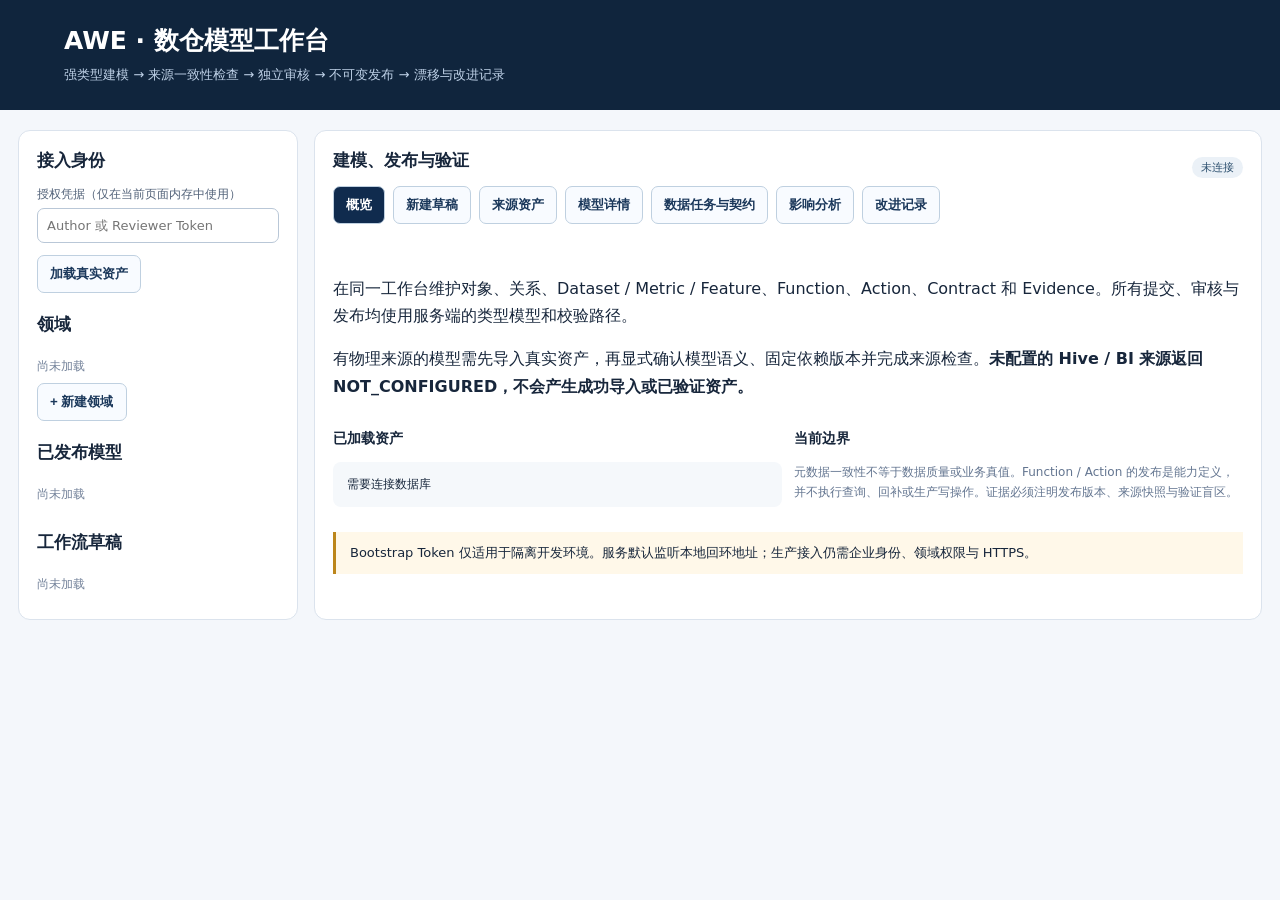
==== commit c09de1c7: "feat(f3): execute pinned data contracts and organize model packages" ====
--- a/awe-registry/src/main/resources/static/index.html
+++ b/awe-registry/src/main/resources/static/index.html
@@ -1,199 +1,1595 @@
 <!doctype html>
-<html lang="zh-CN"><head><meta charset="utf-8"><meta name="viewport" content="width=device-width,initial-scale=1">
-<title>AWE · 模型生产与发布</title>
-<style>
-:root{font-family:Inter,"Segoe UI",system-ui,sans-serif;background:#f4f7fb;color:#17263b}
-*{box-sizing:border-box}body{margin:0}header{background:#10253d;color:white;padding:24px max(24px,5vw)}
-header h1{margin:0 0 7px;font-size:25px}header p{margin:0;color:#bed1e7;font-size:13px}
-main{max-width:1450px;margin:20px auto;padding:0 18px}.layout{display:grid;grid-template-columns:280px 1fr;gap:16px}
-.panel{background:white;border:1px solid #dbe3ed;border-radius:12px;padding:18px;min-width:0}
-h2{font-size:17px;margin:0 0 14px}h3{font-size:14px}p{line-height:1.7}label{display:block;font-size:12px;color:#516178;margin:10px 0 5px}
-input,select,textarea{width:100%;border:1px solid #b9c7d7;border-radius:7px;padding:9px;font:inherit;font-size:13px;background:white;color:#17263b}
-input:disabled,select:disabled{background:#edf1f6;color:#596c82}textarea{min-height:390px;font-family:ui-monospace,SFMono-Regular,Consolas,monospace;line-height:1.5}
-button{padding:9px 12px;border:1px solid #bfd0e0;border-radius:7px;background:#f8fbff;color:#1b385b;cursor:pointer;font-weight:600}
-button:hover{background:#e8f1fb}button:disabled{opacity:.5;cursor:not-allowed}.primary{background:#1257b2;color:white;border-color:#1257b2}.primary:hover{background:#0b468f}
-.section{margin-top:20px}.item{display:block;width:100%;text-align:left;border:1px solid #e1e8f0;border-radius:8px;padding:11px;margin:7px 0;cursor:pointer;font-weight:400}
-.item:hover{border-color:#5395dd;background:#f8fbff}.item small{display:block;color:#637590;margin-top:5px;overflow-wrap:anywhere}
-.row{display:flex;align-items:center;justify-content:space-between;gap:10px;flex-wrap:wrap}.actions,.tabs{display:flex;gap:8px;flex-wrap:wrap;margin:12px 0}
-.tabs{margin:0 0 17px}.tab.active{background:#102b4e;color:white}.badge{display:inline-block;border-radius:12px;padding:3px 9px;font-size:11px;background:#ebf1f7;color:#2d506f}
-.badge.good{background:#e5f3eb;color:#17613a}.badge.warn{background:#fff1d6;color:#795005}.badge.bad{background:#fee9ed;color:#9a263b}
-pre{overflow-wrap:anywhere;white-space:pre-wrap;font-size:12px;background:#f5f8fb;padding:14px;border-radius:8px;max-height:480px;overflow:auto}
-#message{font-size:13px;color:#4e5e71;min-height:18px;margin-bottom:12px}#message.error{color:#af2538}.grid{display:grid;grid-template-columns:1fr 1fr;gap:12px}
-.hidden{display:none!important}.muted{color:#637590;font-size:12px}.callout{background:#f3f7fd;border-left:3px solid #4e8aca;padding:10px 14px;font-size:13px}.callout.warn{border-color:#bc861b;background:#fff8e9}
-.details-table{border-collapse:collapse;width:100%;font-size:12px}.details-table th,.details-table td{text-align:left;border-bottom:1px solid #e1e8f0;padding:9px;vertical-align:top;overflow-wrap:anywhere}
-.empty{color:#73829a;font-size:12px;padding:8px 0}code{font-size:12px;overflow-wrap:anywhere}summary{cursor:pointer;font-size:13px;font-weight:600;margin:12px 0}
-@media(max-width:880px){.layout,.grid{grid-template-columns:1fr}}
-</style></head><body>
-<header><h1>AWE · 数仓模型工作台</h1><p>强类型建模 → 来源一致性检查 → 独立审核 → 不可变发布 → 漂移与改进记录</p></header>
-<main><div class="layout">
-<aside class="panel">
-<h2>接入身份</h2><label for="token">授权凭据（仅在当前页面内存中使用）</label>
-<input id="token" type="password" autocomplete="off" placeholder="Author 或 Reviewer Token">
-<div class="actions"><button id="refresh">加载真实资产</button></div>
-<div class="section"><h2>领域</h2><div id="domains" class="empty">尚未加载</div><button id="newDomain">+ 新建领域</button></div>
-<div class="section"><h2>已发布模型</h2><div id="releases" class="empty">尚未加载</div></div>
-<div class="section"><h2>工作流草稿</h2><div id="drafts" class="empty">尚未加载</div></div>
-</aside>
-<section class="panel">
-<div class="row"><h2 id="title">建模、发布与验证</h2><span id="status" class="badge">未连接</span></div>
-<nav class="tabs" aria-label="工作台页面">
-<button class="tab active" data-view="overview">概览</button><button class="tab" data-view="create">新建草稿</button>
-<button class="tab" data-view="sources">来源资产</button><button class="tab" data-view="inspect">模型详情</button>
-<button class="tab" data-view="impact">影响分析</button><button class="tab" data-view="gaps">改进记录</button>
-</nav>
-<div id="message" role="status" aria-live="polite"></div>
-<div id="overview">
-<p>在同一工作台维护对象、关系、Dataset / Metric / Feature、Function、Action、Contract 和 Evidence。所有提交、审核与发布均使用服务端的类型模型和校验路径。</p>
-<p>有物理来源的模型需先导入真实资产，再显式确认模型语义、固定依赖版本并完成来源检查。<strong>未配置的 Hive / BI 来源返回 NOT_CONFIGURED，不会产生成功导入或已验证资产。</strong></p>
-<div class="grid"><div><h3>已加载资产</h3><pre id="counts">需要连接数据库</pre></div>
-<div><h3>当前边界</h3><p class="muted">元数据一致性不等于数据质量或业务真值。Function / Action 的发布是能力定义，并不执行查询、回补或生产写操作。证据必须注明发布版本、来源快照与验证盲区。</p></div></div>
-<p class="callout warn">Bootstrap Token 仅适用于隔离开发环境。服务默认监听本地回环地址；生产接入仍需企业身份、领域权限与 HTTPS。</p>
-</div>
-<div id="create" class="hidden">
-<div class="row"><h3 id="editorHeading">新建类型化草稿</h3><button id="cancelEdit" class="hidden">结束编辑 / 新建草稿</button></div>
-<div class="grid"><div><label for="domain">领域代码</label><input id="domain" value="video"></div>
-<div><label for="type">模型类型</label><select id="type"><option>ObjectType</option><option>LinkType</option><option selected>Dataset</option><option>Metric</option><option>Feature</option><option>FunctionDefinition</option><option>ActionDefinition</option><option>ContractDefinition</option><option>EvidenceAssertion</option></select></div></div>
-<div class="grid"><div><label for="entity">规范模型 ID</label><input id="entity" value="dataset.video.example"></div><div><label for="modelVersion">候选发布版本（与 model.ref.modelVersion 一致）</label><input id="modelVersion" value="1.0.0"></div></div>
-<div id="objectFamilyRow" class="hidden"><label for="objectFamily">对象家族（填入模板时生效）</label><select id="objectFamily"><option>BUSINESS_ENTITY</option><option>BUSINESS_EVENT</option><option>DIMENSION</option><option>DATASET</option><option>PIPELINE</option><option>DATA_PRODUCT</option><option>PROFILE</option><option>PHYSICAL_ASSET</option></select></div>
-<p id="typeHelp" class="callout"></p>
-<label for="spec">模型定义（Schema v2；所有依赖引用均需固定已发布版本）</label><textarea id="spec" spellcheck="false"></textarea>
-<p class="muted">模板只是待编写的结构，不是已验证业务模型。请确认身份、粒度、时间和执行规则；Dataset 来源绑定通过“来源资产”导入后显式附加，不填写伪造指纹。</p>
-<div class="actions"><button id="template">重置为类型模板</button><button id="saveDraft" class="primary">保存草稿</button><button id="saveValidate">保存并检查</button></div>
-</div>
-<div id="sources" class="hidden">
-<h3>真实 Hive / BI 元数据</h3><p class="muted">连接由服务端配置；浏览器不能指定任意网络地址。导入记录权威来源的版本、快照和内容指纹，不直接创建或认证业务语义。</p>
-<button id="sourceConfiguration">检查连接配置</button><pre id="sourceConfigOutput">尚未查询配置</pre>
-<div class="grid"><div><label for="sourceSystem">来源系统</label><select id="sourceSystem"><option value="hive">Hive</option><option value="bi">BI</option></select></div><div><label for="sourceRef">来源资产引用</label><input id="sourceRef" placeholder="由元数据服务识别的资产引用"></div></div>
-<div class="actions"><button id="importSource" class="primary">导入当前来源快照</button><button id="attachSource" disabled>将真实绑定附加到 Dataset 编辑器</button></div>
-<div id="sourceTimeMappings"></div><div id="sourceStatus" aria-live="polite"></div><pre id="sourceOutput">尚未导入资产</pre>
-<p class="callout">附加绑定只填写来源引用和指纹，不推断业务身份、模型粒度或时间含义。仍需由领域作者完成建模，并在发布时重新检查来源。</p>
-</div>
-<div id="inspect" class="hidden"><div id="details">选择一个草稿或已发布版本。</div><div id="validationPanel" class="hidden"><h3>检查结果</h3><div id="validationSummary"></div><pre id="validationOutput"></pre></div></div>
-<div id="impact" class="hidden"><label for="impactEntity">被依赖的模型 ID</label><input id="impactEntity" value="dataset.video.activity_events"><div class="actions"><button id="showImpact">查看下游依赖</button></div><pre id="impactOutput">等待查询</pre></div>
-<div id="gaps" class="hidden"><div class="row"><h3>漂移与改进记录</h3><button id="loadGaps">刷新真实记录</button></div><p class="muted">这些记录关联失败的检查、模型版本和受影响资产。发现漂移不会自动修改模型或声称已经修复；修复须经重新建模、验证与发布。</p><div id="gapList" class="empty">尚未加载</div></div>
-</section></div></main>
-<script>
-'use strict';
-const $=id=>document.getElementById(id);
-const VIEWS=['overview','create','sources','inspect','impact','gaps'];
-let current=null,currentKind='',editingDraftId=null,editingRevision=null,loadedReleases=[],sourceObservation=null;
-const typeHelp={ObjectType:'定义业务或工程对象类别及其身份属性；不是数据库中的单行对象。',LinkType:'关系须声明两端的已发布类型、基数、时间策略和映射。关系存在不代表可以安全 JOIN。',Dataset:'Dataset 声明粒度、时间和主体；发布前需要真实来源绑定及一致性检查。',Metric:'Metric 固定来源 Dataset、主体和允许的维度；聚合契约约束跨粒度汇总。',Feature:'Feature 必须区分事件时间和可获得时间，保留历史时点正确性的约束。',FunctionDefinition:'Function 是无副作用的能力定义。此处发布不会执行查询，也不会授予源系统权限。',ActionDefinition:'Action 是有副作用的能力定义，需声明授权、审批、幂等、补偿和后验义务；此处不会执行生产操作。',ContractDefinition:'Contract 声明可验证的义务、执行阶段与阻断级别。未实现的检查器不能被视为已执行。',EvidenceAssertion:'Evidence 只说明特定模型发布和来源快照上的检查结果；需填写真实内容 Hash、检查时间与可追溯证据。'};
-function view(v){for(const name of VIEWS)$(name).classList.toggle('hidden',name!==v);document.querySelectorAll('.tab').forEach(b=>{b.classList.toggle('active',b.dataset.view===v);b.setAttribute('aria-current',b.dataset.view===v?'page':'false')});}
-function notice(message,error=false){$('message').textContent=message;$('message').className=error?'error':'';}
-async function safe(fn){try{notice('');return await fn()}catch(error){notice(error.message,true);return null}}
-async function api(path,method='GET',body=null){
- const token=$('token').value.trim();if(!token)throw Error('请先填写 Author 或 Reviewer Token');
- const options={method,headers:{Authorization:'Bearer '+token},cache:'no-store'};
- if(body!==null){options.headers['Content-Type']='application/json';options.body=JSON.stringify(body)}
- const response=await fetch('/api'+path,options),text=await response.text();let data;
- try{data=JSON.parse(text)}catch{data={message:'服务返回了无法读取的响应'}}
- if(!response.ok)throw Error((data.message||data.error||response.statusText)+' (HTTP '+response.status+')');return data;
-}
-function element(tag,text,className){const node=document.createElement(tag);if(text!==undefined)node.textContent=text;if(className)node.className=className;return node}
-function jsonBlock(value){return element('pre',JSON.stringify(value,null,2))}
-function card(label,sub,action){const node=element('button',undefined,'item');node.append(element('strong',label),element('small',sub));node.onclick=action;return node}
-function list(id,rows,render,empty){const box=$(id);box.replaceChildren();if(!rows.length)box.append(element('p',empty,'empty'));else rows.forEach(x=>box.append(render(x)))}
-function statusBadge(status){const badge=element('span',status||'UNKNOWN','badge');if(['VERIFIED','PASSED','OBSERVED','IMPORTED'].includes(status))badge.classList.add('good');else if(['DRIFTED','FAILED','INVALID_RESPONSE'].includes(status))badge.classList.add('bad');else badge.classList.add('warn');return badge}
-async function refreshData(){
- const [domains,releases,drafts]=await Promise.all([api('/domains'),api('/releases'),api('/drafts')]);loadedReleases=releases;
- list('domains',domains,x=>card(x.code,x.owner_team||x.ownerTeam,()=>beginNew(x.code)),'没有领域');
- list('releases',releases,x=>card(x.entity_id,'v'+x.version+' · '+x.entity_type,()=>safe(()=>loadDetailData(x.id,'release'))),'没有已发布模型');
- list('drafts',drafts,x=>card(x.entity_id,x.state+' · r'+x.revision,()=>safe(()=>loadDetailData(x.id,'draft'))),'没有草稿');
- $('status').textContent='数据库已连接';$('status').className='badge good';$('counts').textContent=JSON.stringify({domains:domains.length,publishedModels:releases.length,drafts:drafts.length},null,2);
-}
-function editMode(id,revision=null){editingDraftId=id;editingRevision=id?revision:null;$('editorHeading').textContent=id?'编辑草稿 '+id:'新建类型化草稿';$('cancelEdit').classList.toggle('hidden',!id);for(const field of ['domain','type','entity','objectFamily'])$(field).disabled=!!id;}
-function updateTypeHelp(){$('typeHelp').textContent=typeHelp[$('type').value]||'历史类型需显式迁移为强类型模型。';$('objectFamilyRow').classList.toggle('hidden',$('type').value!=='ObjectType')}
-function beginNew(domain){editMode(null);if(domain)$('domain').value=domain;fillTemplate();view('create');}
-function publishedRef(types,domain,fallback){const match=loadedReleases.find(r=>types.includes(r.entity_type)&&r.domain===domain);return match?{id:match.entity_id,modelVersion:match.version}:{id:fallback,modelVersion:'1.0.0'}}
-function modelTemplate(){
- const domain=$('domain').value.trim()||'video',type=$('type').value,version=$('modelVersion').value.trim()||'1.0.0';
- const family=$('objectFamily').value,prefix=type==='ObjectType'?{BUSINESS_ENTITY:'entity',BUSINESS_EVENT:'event',DIMENSION:'dimension',DATASET:'dataset',PIPELINE:'pipeline',DATA_PRODUCT:'product',PROFILE:'profile',PHYSICAL_ASSET:'asset'}[family]:{LinkType:'link',Dataset:'dataset',Metric:'metric',Feature:'feature',FunctionDefinition:'function',ActionDefinition:'action',ContractDefinition:'contract',EvidenceAssertion:'assertion'}[type];
- const id=prefix+'.'+domain+'.example',ref={id,modelVersion:version};
- const subject=publishedRef(['ObjectType'],domain,'entity.'+domain+'.user'),dataset=publishedRef(['Dataset'],domain,'dataset.'+domain+'.events');
- const grain={keys:['event_id'],kind:'EVENT'},time={roles:['EVENT_TIME'],businessZone:'Asia/Shanghai',backfillPossible:true};
- let model;
- switch(type){
- case 'ObjectType':model={ref,family,description:'请填写已确认的业务对象定义',properties:[{name:'id',type:'STRING',required:true,sensitive:false}],identityKeys:['id']};break;
- case 'LinkType':model={ref,fromType:dataset,toType:subject,meaning:'HAS_DIMENSION',cardinality:'MANY_TO_ONE',temporalPolicy:'AS_OF',identityMappingRef:'identity.'+domain+'.review_required',certified:false};break;
- case 'Dataset':model={ref,grain,time,subjectType:subject,dimensions:[]};break;
- case 'Metric':model={ref,grain:{keys:['business_date'],kind:'AGGREGATE'},time:{...time,roles:['BUSINESS_DATE']},subjectType:subject,sourceDataset:dataset,aggregation:{kind:'COUNT_DISTINCT',permittedRollupAxes:[],forbiddenRollupAxes:['day']},allowedDimensions:[]};break;
- case 'Feature':model={ref,grain:{keys:['user_id','observation_time'],kind:'FEATURE'},time:{...time,roles:['EVENT_TIME','AVAILABLE_AT']},subjectType:subject,sourceDataset:dataset,observationTimeField:'observation_time',availableAtField:'available_at'};break;
- case 'FunctionDefinition':model={ref,ownerType:dataset,operation:'dataset.inspect',parameters:[{name:'business_date',type:'DATE',required:true}],resultSchemaRef:'schema.'+domain+'.result',executorBindingRef:'adapter.'+domain+'.read_only',requiredAssertions:[]};break;
- case 'ActionDefinition':model={ref,ownerType:subject,operation:'pipeline.rerun',sideEffect:'PIPELINE_RERUN',executorBindingRef:'adapter.'+domain+'.scheduler',authorizationPolicyRef:'policy.'+domain+'.pipeline_write',idempotencyKeySpec:'pipeline_id+partition+request_id',requiresApproval:true,rollbackOrCompensationRef:'compensation.'+domain+'.restore_partition',postconditionAssertions:['assertion.'+domain+'.partition_ready@1.0.0']};break;
- case 'ContractDefinition':model={ref,subject:dataset,kind:'DATA',ownerTeam:domain+'_dw',obligations:[{ruleId:'check.source.consistency',at:'PUBLISH',blocking:true}]};break;
- case 'EvidenceAssertion':model={ref,subject:dataset,kind:'SOURCE_RECONCILIATION',result:'NOT_RUN',checkerRef:'checker.'+domain+'.source',modelReleaseHash:loadedReleases.find(r=>r.entity_id===dataset.id&&r.version===dataset.modelVersion)?.content_hash||'填写实际模型发布的64位SHA256',sourceSnapshotRef:'填写实际来源快照ID',checkedAt:new Date().toISOString(),evidenceRefs:[],limitations:['尚未执行检查；请绑定实际发布和来源快照后提交']};break;
- default:throw Error('请选择受支持的强类型模型');
- }
- return {id,spec:{schemaVersion:2,name:'待确认模型名称',definition:'请由领域数仓负责人确认业务含义',ownerTeam:domain+'_dw',model,...(type==='Dataset'?{bindings:[]}:{}),dependsOn:[]}};
-}
-function fillTemplate(){if(editingDraftId)throw Error('编辑现有草稿时不能重置身份；请先结束编辑。');const template=modelTemplate();$('entity').value=template.id;$('spec').value=JSON.stringify(template.spec,null,2);updateTypeHelp();}
-function syncRef(){const spec=JSON.parse($('spec').value);if(spec.model&&spec.model.ref){spec.model.ref.id=$('entity').value.trim();spec.model.ref.modelVersion=$('modelVersion').value.trim();$('spec').value=JSON.stringify(spec,null,2)}}
-async function saveDraft(){
- const spec=JSON.parse($('spec').value),entity=$('entity').value.trim(),version=$('modelVersion').value.trim();
- if(spec.model?.ref?.id!==entity||spec.model?.ref?.modelVersion!==version)throw Error('模型 ID / 候选版本与 JSON 中的 model.ref 不一致，请先修正。');
- const row=editingDraftId?await api('/drafts/'+editingDraftId,'PUT',{spec,expectedRevision:editingRevision}):await api('/drafts','POST',{domain:$('domain').value.trim(),entityId:entity,entityType:$('type').value,spec});
- editMode(null);await refreshData();await loadDetailData(row.id,'draft');notice('草稿已保存，尚未提交审核。');return row;
-}
-function appendActions(box){const row=element('div',undefined,'actions');box.append(row);return(label,action)=>{const button=element('button',label);button.onclick=()=>safe(action);row.append(button)}}
-function renderDefinition(box,row){
- const spec=row.spec||{},heading=element('h3',row.entity_id+' · '+(row.state||'v'+row.version));box.append(heading);
- box.append(element('p',[row.entity_type,row.domain,'Schema '+(spec.schemaVersion||'1（历史）'),row.content_hash||'尚未发布'].join(' · '),'muted'));
- if(spec.schemaVersion!==2)box.append(element('p','历史模型保留原始内容，仅供追溯。重新提交或升级需要显式补充 Schema v2 强类型字段；不会自动推断身份、时间或模型语义。','callout warn'));
- const model=spec.model;
- if(model){const summary=element('table',undefined,'details-table');for(const [label,value] of [['类型',row.entity_type],['规范引用',model.ref],['对象家族 / 语义类别',model.family||model.kind||row.entity_type],['粒度',model.grain],['时间',model.time],['主体 / 所属',model.subjectType||model.ownerType||model.subject],['固定来源 Dataset',model.sourceDataset]]){if(value===undefined)continue;const tr=element('tr');tr.append(element('th',label),element('td',typeof value==='string'?value:JSON.stringify(value)));summary.append(tr)}box.append(summary)}
- const document=element('details');document.open=true;document.append(element('summary','完整模型定义'),jsonBlock(spec));box.append(document);
- if(row.relations||row.bindings){const dependencies=element('details');dependencies.open=true;dependencies.append(element('summary','固定依赖与来源绑定'),jsonBlock({relations:row.relations||[],bindings:row.bindings||[]}));box.append(dependencies)}
-}
-async function loadDetailData(id,kind){
- const row=await api(kind==='draft'?'/drafts/'+id:'/releases/'+id);current=row;currentKind=kind;view('inspect');$('validationPanel').classList.add('hidden');const box=$('details');box.replaceChildren();renderDefinition(box,row);const add=appendActions(box);
- if(kind==='release'){
-  add('重新检查真实来源 / 检测漂移',async()=>{const result=await api('/releases/'+id+'/verify','POST',{});showValidation(result,'来源复查');notice('来源复查已记录。检查范围与限制见下方结果。')});
-  add('查看影响',async()=>{$('impactEntity').value=row.entity_id;await showImpactData();view('impact')});
-  add('新建后续版本草稿',()=>{if(row.spec?.schemaVersion!==2)throw Error('历史模型需先显式迁移；请新建对应强类型草稿。');editMode(null);$('domain').value=row.domain;$('type').value=row.entity_type;$('entity').value=row.entity_id;$('modelVersion').value=row.version;$('spec').value=JSON.stringify(row.spec,null,2);updateTypeHelp();view('create');notice('正在创建后续版本，请修改候选版本和 model.ref.modelVersion；原版本保持不可变。')});
- }else{
-  add('检查类型、兼容性与来源',async()=>showValidation(await api('/drafts/'+id+'/validate','POST',{}),'发布前检查'));
-  if(row.state==='DRAFT'){
-   add('打开草稿编辑',()=>{if(row.spec?.schemaVersion!==2)throw Error('历史草稿需显式补充 Schema v2，请从类型模板新建迁移草稿。');$('domain').value=row.domain;$('type').value=row.entity_type;$('entity').value=row.entity_id;$('modelVersion').value=row.spec.model.ref.modelVersion;$('spec').value=JSON.stringify(row.spec,null,2);if(row.spec.model.family)$('objectFamily').value=row.spec.model.family;editMode(id,row.revision);updateTypeHelp();view('create');notice('保存会更新当前草稿，不创建另一个草稿。')});
-   add('提交审核',()=>mutate('/drafts/'+id+'/submit',{}));
-  }
-  if(row.state==='IN_REVIEW')add('审核通过（Reviewer）',()=>mutate('/drafts/'+id+'/approve',{}));
-  if(row.state==='APPROVED')add('发布固定版本（Reviewer）',async()=>{const version=row.spec?.model?.ref?.modelVersion;if(!version)throw Error('缺少固定的候选发布版本。');if(confirm('发布 '+row.entity_id+' @ '+version+'？发布会重新验证类型、兼容性和真实来源。'))await mutate('/drafts/'+id+'/publish',{version})});
- }
- const checks=element('details');checks.append(element('summary','持久化来源与验证检查记录'));box.append(checks);checks.addEventListener('toggle',()=>{if(checks.open&&!checks.dataset.loaded)safe(async()=>{const rows=await api('/validation-checks?entityId='+encodeURIComponent(row.entity_id));checks.append(jsonBlock(rows));checks.dataset.loaded='true'})});
- const audit=element('details');audit.append(element('summary','审计记录'));box.append(audit);audit.addEventListener('toggle',()=>{if(audit.open&&!audit.dataset.loaded)safe(async()=>{const rows=await api('/audit?entityId='+encodeURIComponent(row.entity_id));audit.append(jsonBlock(rows));audit.dataset.loaded='true'})});
-}
-function showValidation(result,label){$('validationPanel').classList.remove('hidden');const box=$('validationSummary');box.replaceChildren();box.append(element('p',label));if(typeof result.valid==='boolean')box.append(statusBadge(result.valid?'PASSED':'FAILED'));if(result.status)box.append(statusBadge(result.status));if(result.compatibility)box.append(element('p','版本兼容性：'+(result.compatibility.compatible?'兼容':result.compatibility.breaking?'存在破坏性变化':'见详细结果')));$('validationOutput').textContent=JSON.stringify(result,null,2);}
-async function mutate(path,body){const id=current.id;const result=await api(path,'POST',body);await refreshData();const published=path.endsWith('/publish');await loadDetailData(published?result.id:id,published?'release':'draft');notice(published?'不可变版本已发布；认证范围以检查记录为准。':'工作流状态已更新。')}
-async function sourceConfiguration(){const result=await api('/sources/configuration');$('sourceConfigOutput').textContent=JSON.stringify(result,null,2)}
-function clearSourceObservation(){sourceObservation=null;$('attachSource').disabled=true;$('sourceStatus').replaceChildren();$('sourceTimeMappings').replaceChildren();$('sourceOutput').textContent='尚未导入当前资产';}
-async function importSource(){
- clearSourceObservation();const system=$('sourceSystem').value,externalRef=$('sourceRef').value.trim();if(!externalRef)throw Error('请填写真实来源资产引用。');
- const result=await api('/sources/'+encodeURIComponent(system)+'/imports','POST',{externalRef});$('sourceStatus').append(statusBadge(result.status));$('sourceOutput').textContent=JSON.stringify(result,null,2);
- if(result.status==='NOT_CONFIGURED'){notice('该来源尚未配置连接。没有导入资产，也没有产生成功验证。',true);return}
- if(result.fingerprint&&result.snapshotId&&result.metadata&&['OBSERVED','IMPORTED','VERIFIED'].includes(result.status)){sourceObservation={...result,system:result.system||system,externalRef:result.externalRef||externalRef};$('attachSource').disabled=false;renderTimeMappings();notice('真实来源快照已记录；可显式附加绑定。业务模型仍需人工确认。')}
- else notice('导入未取得可绑定的成功观察，请查看状态和限制。',true);
-}
-function renderTimeMappings(){
- const box=$('sourceTimeMappings');box.replaceChildren();let spec;try{spec=JSON.parse($('spec').value)}catch{return}
- if($('type').value!=='Dataset'||!Array.isArray(spec.model?.time?.roles)){box.append(element('p','请先在 Dataset 编辑器声明时间角色，再重新导入来源并选择物理时间字段。','muted'));return}
- box.append(element('h3','由作者确认时间角色与物理字段的对应关系'));
- for(const role of spec.model.time.roles){const id='sourceTime_'+role;const label=element('label',role+' 对应的真实来源时间字段');label.htmlFor=id;const select=element('select');select.id=id;select.dataset.role=role;const placeholder=element('option','请选择实际时间字段');placeholder.value='';select.append(placeholder);for(const field of sourceObservation.metadata.timeFields||[]){const option=element('option',field);option.value=field;select.append(option)}box.append(label,select)}
-}
-function attachSource(){
- if(!sourceObservation)throw Error('请先成功导入真实来源快照。');if($('type').value!=='Dataset')throw Error('请先新建或打开 Dataset 草稿；然后回到来源资产附加绑定。');
- const spec=JSON.parse($('spec').value);if(spec.schemaVersion!==2||!spec.model?.grain)throw Error('当前编辑器不是类型化 Dataset。');const timeFields={};
- for(const role of spec.model.time.roles){const selection=$('sourceTime_'+role);if(!selection||!selection.value||!sourceObservation.metadata.timeFields.includes(selection.value))throw Error('请为 '+role+' 显式选择真实来源时间字段；不会自动推断时间含义。');timeFields[role]=selection.value}
- const binding={sourceSystem:sourceObservation.system,externalRef:sourceObservation.externalRef,fingerprint:sourceObservation.fingerprint,timeFields};spec.bindings=(spec.bindings||[]).filter(b=>b.sourceSystem!==binding.sourceSystem||b.externalRef!==binding.externalRef);spec.bindings.push(binding);$('spec').value=JSON.stringify(spec,null,2);view('create');notice('已附加来源绑定和作者确认的时间字段映射，未改变主体或粒度。请确认模型后保存并检查。');
-}
-async function showImpactData(){$('impactOutput').textContent=JSON.stringify(await api('/impact?entityId='+encodeURIComponent($('impactEntity').value.trim())),null,2)}
-async function loadGaps(){const result=await api('/gaps');const rows=Array.isArray(result)?result:result.gaps||[];const box=$('gapList');box.replaceChildren();if(!rows.length)box.append(element('p','当前没有改进记录；这不表示未接入的数据系统已经通过检查。','empty'));for(const row of rows){const section=element('section',undefined,'item');section.append(statusBadge(row.status||row.state),element('h3',row.entity_id||row.entityId||row.kind||'验证改进记录'),jsonBlock(row));box.append(section)}}
-for(const button of document.querySelectorAll('.tab'))button.onclick=()=>{const target=button.dataset.view;if(target==='create'&&editingDraftId){view('create');return}view(target)};
-$('refresh').onclick=()=>safe(refreshData);
-$('newDomain').onclick=()=>safe(async()=>{const code=prompt('领域代码（小写英文字母、数字和下划线）');if(!code)return;const displayName=prompt('领域显示名称');if(!displayName)return;const ownerTeam=prompt('负责团队');if(!ownerTeam)return;await api('/domains','POST',{code,displayName,ownerTeam});await refreshData();beginNew(code)});
-$('cancelEdit').onclick=()=>safe(()=>beginNew());$('type').onchange=()=>safe(()=>{editMode(null);fillTemplate()});$('objectFamily').onchange=()=>safe(fillTemplate);
-$('template').onclick=()=>safe(fillTemplate);$('entity').onchange=()=>safe(syncRef);$('modelVersion').onchange=()=>safe(syncRef);
-$('saveDraft').onclick=()=>safe(saveDraft);$('saveValidate').onclick=()=>safe(async()=>{const row=await saveDraft();showValidation(await api('/drafts/'+row.id+'/validate','POST',{}),'发布前检查')});
-$('sourceConfiguration').onclick=()=>safe(sourceConfiguration);$('importSource').onclick=()=>safe(importSource);$('attachSource').onclick=()=>safe(attachSource);
-$('sourceSystem').onchange=clearSourceObservation;$('sourceRef').oninput=clearSourceObservation;$('showImpact').onclick=()=>safe(showImpactData);$('loadGaps').onclick=()=>safe(loadGaps);
-fillTemplate();
-</script></body></html>
+<html lang="zh-CN">
+  <head>
+    <meta charset="utf-8" />
+    <meta name="viewport" content="width=device-width,initial-scale=1" />
+    <title>AWE · 模型生产与发布</title>
+    <style>
+      :root {
+        font-family: Inter, "Segoe UI", system-ui, sans-serif;
+        background: #f4f7fb;
+        color: #17263b;
+      }
+      * {
+        box-sizing: border-box;
+      }
+      body {
+        margin: 0;
+      }
+      header {
+        background: #10253d;
+        color: white;
+        padding: 24px max(24px, 5vw);
+      }
+      header h1 {
+        margin: 0 0 7px;
+        font-size: 25px;
+      }
+      header p {
+        margin: 0;
+        color: #bed1e7;
+        font-size: 13px;
+      }
+      main {
+        max-width: 1450px;
+        margin: 20px auto;
+        padding: 0 18px;
+      }
+      .layout {
+        display: grid;
+        grid-template-columns: 280px 1fr;
+        gap: 16px;
+      }
+      .panel {
+        background: white;
+        border: 1px solid #dbe3ed;
+        border-radius: 12px;
+        padding: 18px;
+        min-width: 0;
+      }
+      h2 {
+        font-size: 17px;
+        margin: 0 0 14px;
+      }
+      h3 {
+        font-size: 14px;
+      }
+      p {
+        line-height: 1.7;
+      }
+      label {
+        display: block;
+        font-size: 12px;
+        color: #516178;
+        margin: 10px 0 5px;
+      }
+      input,
+      select,
+      textarea {
+        width: 100%;
+        border: 1px solid #b9c7d7;
+        border-radius: 7px;
+        padding: 9px;
+        font: inherit;
+        font-size: 13px;
+        background: white;
+        color: #17263b;
+      }
+      input:disabled,
+      select:disabled {
+        background: #edf1f6;
+        color: #596c82;
+      }
+      textarea {
+        min-height: 390px;
+        font-family: ui-monospace, SFMono-Regular, Consolas, monospace;
+        line-height: 1.5;
+      }
+      button {
+        padding: 9px 12px;
+        border: 1px solid #bfd0e0;
+        border-radius: 7px;
+        background: #f8fbff;
+        color: #1b385b;
+        cursor: pointer;
+        font-weight: 600;
+      }
+      button:hover {
+        background: #e8f1fb;
+      }
+      button:disabled {
+        opacity: 0.5;
+        cursor: not-allowed;
+      }
+      .primary {
+        background: #1257b2;
+        color: white;
+        border-color: #1257b2;
+      }
+      .primary:hover {
+        background: #0b468f;
+      }
+      .section {
+        margin-top: 20px;
+      }
+      .item {
+        display: block;
+        width: 100%;
+        text-align: left;
+        border: 1px solid #e1e8f0;
+        border-radius: 8px;
+        padding: 11px;
+        margin: 7px 0;
+        cursor: pointer;
+        font-weight: 400;
+        overflow-wrap: anywhere;
+      }
+      .item:hover {
+        border-color: #5395dd;
+        background: #f8fbff;
+      }
+      .item small {
+        display: block;
+        color: #637590;
+        margin-top: 5px;
+        overflow-wrap: anywhere;
+      }
+      .row {
+        display: flex;
+        align-items: center;
+        justify-content: space-between;
+        gap: 10px;
+        flex-wrap: wrap;
+      }
+      .actions,
+      .tabs {
+        display: flex;
+        gap: 8px;
+        flex-wrap: wrap;
+        margin: 12px 0;
+      }
+      .tabs {
+        margin: 0 0 17px;
+      }
+      .tab.active {
+        background: #102b4e;
+        color: white;
+      }
+      .badge {
+        display: inline-block;
+        border-radius: 12px;
+        padding: 3px 9px;
+        font-size: 11px;
+        background: #ebf1f7;
+        color: #2d506f;
+      }
+      .badge.good {
+        background: #e5f3eb;
+        color: #17613a;
+      }
+      .badge.warn {
+        background: #fff1d6;
+        color: #795005;
+      }
+      .badge.bad {
+        background: #fee9ed;
+        color: #9a263b;
+      }
+      pre {
+        overflow-wrap: anywhere;
+        white-space: pre-wrap;
+        font-size: 12px;
+        background: #f5f8fb;
+        padding: 14px;
+        border-radius: 8px;
+        max-height: 480px;
+        overflow: auto;
+      }
+      #message {
+        font-size: 13px;
+        color: #4e5e71;
+        min-height: 18px;
+        margin-bottom: 12px;
+      }
+      #message.error {
+        color: #af2538;
+      }
+      .grid {
+        display: grid;
+        grid-template-columns: 1fr 1fr;
+        gap: 12px;
+      }
+      .hidden {
+        display: none !important;
+      }
+      .muted {
+        color: #637590;
+        font-size: 12px;
+      }
+      .callout {
+        background: #f3f7fd;
+        border-left: 3px solid #4e8aca;
+        padding: 10px 14px;
+        font-size: 13px;
+      }
+      .callout.warn {
+        border-color: #bc861b;
+        background: #fff8e9;
+      }
+      .details-table {
+        border-collapse: collapse;
+        width: 100%;
+        font-size: 12px;
+      }
+      .details-table th {
+        width: 160px;
+        min-width: 130px;
+      }
+      .details-table th,
+      .details-table td {
+        text-align: left;
+        border-bottom: 1px solid #e1e8f0;
+        padding: 9px;
+        vertical-align: top;
+        overflow-wrap: anywhere;
+      }
+      .empty {
+        color: #73829a;
+        font-size: 12px;
+        padding: 8px 0;
+      }
+      code {
+        font-size: 12px;
+        overflow-wrap: anywhere;
+      }
+      summary {
+        cursor: pointer;
+        font-size: 13px;
+        font-weight: 600;
+        margin: 12px 0;
+      }
+      @media (max-width: 880px) {
+        .layout,
+        .grid {
+          grid-template-columns: 1fr;
+        }
+      }
+    </style>
+  </head>
+  <body>
+    <header>
+      <h1>AWE · 数仓模型工作台</h1>
+      <p>强类型建模 → 来源一致性检查 → 独立审核 → 不可变发布 → 漂移与改进记录</p>
+    </header>
+    <main>
+      <div class="layout">
+        <aside class="panel">
+          <h2>接入身份</h2>
+          <label for="token">授权凭据（仅在当前页面内存中使用）</label>
+          <input
+            id="token"
+            type="password"
+            autocomplete="off"
+            placeholder="Author 或 Reviewer Token"
+          />
+          <div class="actions"><button id="refresh">加载真实资产</button></div>
+          <div class="section">
+            <h2>领域</h2>
+            <div id="domains" class="empty">尚未加载</div>
+            <button id="newDomain">+ 新建领域</button>
+          </div>
+          <div class="section">
+            <h2>已发布模型</h2>
+            <div id="releases" class="empty">尚未加载</div>
+          </div>
+          <div class="section">
+            <h2>工作流草稿</h2>
+            <div id="drafts" class="empty">尚未加载</div>
+          </div>
+        </aside>
+        <section class="panel">
+          <div class="row">
+            <h2 id="title">建模、发布与验证</h2>
+            <span id="status" class="badge">未连接</span>
+          </div>
+          <nav class="tabs" aria-label="工作台页面">
+            <button class="tab active" data-view="overview">概览</button
+            ><button class="tab" data-view="create">新建草稿</button>
+            <button class="tab" data-view="sources">来源资产</button
+            ><button class="tab" data-view="inspect">模型详情</button>
+            <button class="tab" data-view="dataTasks">数据任务与契约</button
+            ><button class="tab" data-view="impact">影响分析</button
+            ><button class="tab" data-view="gaps">改进记录</button>
+          </nav>
+          <div id="message" role="status" aria-live="polite"></div>
+          <div id="overview">
+            <p>
+              在同一工作台维护对象、关系、Dataset / Metric / Feature、Function、Action、Contract 和
+              Evidence。所有提交、审核与发布均使用服务端的类型模型和校验路径。
+            </p>
+            <p>
+              有物理来源的模型需先导入真实资产，再显式确认模型语义、固定依赖版本并完成来源检查。<strong
+                >未配置的 Hive / BI 来源返回 NOT_CONFIGURED，不会产生成功导入或已验证资产。</strong
+              >
+            </p>
+            <div class="grid">
+              <div>
+                <h3>已加载资产</h3>
+                <pre id="counts">需要连接数据库</pre>
+              </div>
+              <div>
+                <h3>当前边界</h3>
+                <p class="muted">
+                  元数据一致性不等于数据质量或业务真值。Function / Action
+                  的发布是能力定义，并不执行查询、回补或生产写操作。证据必须注明发布版本、来源快照与验证盲区。
+                </p>
+              </div>
+            </div>
+            <p class="callout warn">
+              Bootstrap Token
+              仅适用于隔离开发环境。服务默认监听本地回环地址；生产接入仍需企业身份、领域权限与
+              HTTPS。
+            </p>
+          </div>
+          <div id="create" class="hidden">
+            <div class="row">
+              <h3 id="editorHeading">新建类型化草稿</h3>
+              <button id="cancelEdit" class="hidden">结束编辑 / 新建草稿</button>
+            </div>
+            <div class="grid">
+              <div><label for="domain">领域代码</label><input id="domain" value="video" /></div>
+              <div>
+                <label for="type">模型类型</label
+                ><select id="type">
+                  <option>ObjectType</option>
+                  <option>LinkType</option>
+                  <option selected>Dataset</option>
+                  <option>Metric</option>
+                  <option>Feature</option>
+                  <option>FunctionDefinition</option>
+                  <option>ActionDefinition</option>
+                  <option>ContractDefinition</option>
+                  <option>EvidenceAssertion</option>
+                </select>
+              </div>
+            </div>
+            <div class="grid">
+              <div>
+                <label for="entity">规范模型 ID</label
+                ><input id="entity" value="dataset.video.example" />
+              </div>
+              <div>
+                <label for="modelVersion">候选发布版本（与 model.ref.modelVersion 一致）</label
+                ><input id="modelVersion" value="1.0.0" />
+              </div>
+            </div>
+            <div id="objectFamilyRow" class="hidden">
+              <label for="objectFamily">对象家族（填入模板时生效）</label
+              ><select id="objectFamily">
+                <option>BUSINESS_ENTITY</option>
+                <option>BUSINESS_EVENT</option>
+                <option>DIMENSION</option>
+                <option>DATASET</option>
+                <option>PIPELINE</option>
+                <option>DATA_PRODUCT</option>
+                <option>PROFILE</option>
+                <option>PHYSICAL_ASSET</option>
+              </select>
+            </div>
+            <p id="typeHelp" class="callout"></p>
+            <label for="spec">模型定义（Schema v2；所有依赖引用均需固定已发布版本）</label
+            ><textarea id="spec" spellcheck="false"></textarea>
+            <p class="muted">
+              模板只是待编写的结构，不是已验证业务模型。请确认身份、粒度、时间和执行规则；Dataset
+              来源绑定通过“来源资产”导入后显式附加，不填写伪造指纹。
+            </p>
+            <div class="actions">
+              <button id="template">重置为类型模板</button
+              ><button id="saveDraft" class="primary">保存草稿</button
+              ><button id="saveValidate">保存并检查</button>
+            </div>
+          </div>
+          <div id="sources" class="hidden">
+            <h3>真实 Hive / BI 元数据</h3>
+            <p class="muted">
+              连接由服务端配置；浏览器不能指定任意网络地址。导入记录权威来源的版本、快照和内容指纹，不直接创建或认证业务语义。
+            </p>
+            <button id="sourceConfiguration">检查连接配置</button>
+            <pre id="sourceConfigOutput">尚未查询配置</pre>
+            <div class="grid">
+              <div>
+                <label for="sourceSystem">来源系统</label
+                ><select id="sourceSystem">
+                  <option value="hive">Hive</option>
+                  <option value="bi">BI</option>
+                </select>
+              </div>
+              <div>
+                <label for="sourceRef">来源资产引用</label
+                ><input id="sourceRef" placeholder="由元数据服务识别的资产引用" />
+              </div>
+            </div>
+            <div class="actions">
+              <button id="importSource" class="primary">导入当前来源快照</button
+              ><button id="attachSource" disabled>将真实绑定附加到 Dataset 编辑器</button>
+            </div>
+            <div id="sourceTimeMappings"></div>
+            <div id="sourceStatus" aria-live="polite"></div>
+            <pre id="sourceOutput">尚未导入资产</pre>
+            <p class="callout">
+              附加绑定只填写来源引用和指纹，不推断业务身份、模型粒度或时间含义。仍需由领域作者完成建模，并在发布时重新检查来源。
+            </p>
+          </div>
+          <div id="inspect" class="hidden">
+            <div id="details">选择一个草稿或已发布版本。</div>
+            <div id="validationPanel" class="hidden">
+              <h3>检查结果</h3>
+              <div id="validationSummary"></div>
+              <pre id="validationOutput"></pre>
+            </div>
+          </div>
+          <div id="dataTasks" class="hidden">
+            <div class="row">
+              <h3>实际数据上的契约检查</h3>
+              <button id="refreshDataTasks">加载已发布模型与真实任务</button>
+            </div>
+            <p>
+              选择不可变的 Dataset 和对应版本的 EXECUTE
+              契约，检查服务端已配置的数据源。每个任务固定模型、契约和内容
+              Hash，并记录实际读取的数据快照与检查结果。
+            </p>
+            <div class="grid">
+              <div>
+                <label for="runDataset">已发布 Dataset 版本</label
+                ><select id="runDataset">
+                  <option value="">尚未加载</option></select
+                ><label for="runDatasetHash">Dataset 内容 SHA-256</label
+                ><input id="runDatasetHash" readonly />
+              </div>
+              <div>
+                <label for="runContract">匹配此 Dataset 版本的执行契约</label
+                ><select id="runContract">
+                  <option value="">尚未加载</option></select
+                ><label for="runContractHash">Contract 内容 SHA-256</label
+                ><input id="runContractHash" readonly />
+              </div>
+            </div>
+            <div id="runSelectionStatus" class="callout">请加载真实已发布模型。</div>
+            <div class="actions">
+              <button id="createExecutionContract" disabled>为所选 Dataset 新建执行契约草稿</button>
+            </div>
+            <label for="runRequestKey">本次任务的幂等请求键（在途重试保留；完成后自动轮换）</label
+            ><input id="runRequestKey" autocomplete="off" />
+            <div class="actions">
+              <button id="newRunKey">生成新的任务请求键</button
+              ><button id="startDataRun" class="primary" disabled>
+                执行固定版本的数据契约检查
+              </button>
+            </div>
+            <p class="callout warn">
+              没有配置真实数据连接时返回
+              NOT_CONFIGURED。元数据快照不代替实际数据快照；未读取真实数据时不会显示检查通过，也不会生成模拟行数。
+            </p>
+            <div class="grid">
+              <section>
+                <h3>已登记的数据任务</h3>
+                <div id="dataRunList" class="empty">尚未加载</div>
+              </section>
+              <section>
+                <h3>数据契约缺口</h3>
+                <div id="dataGapList" class="empty">尚未加载</div>
+              </section>
+            </div>
+            <section id="dataRunDetail" class="hidden section">
+              <div class="row">
+                <h3>固定模型与真实执行证据</h3>
+                <div id="dataRunStatus"></div>
+              </div>
+              <div id="dataRunSummary"></div>
+              <pre id="dataRunOutput"></pre>
+              <p id="replayUnavailable" class="callout hidden"></p>
+              <div id="replayControls">
+                <h3>修复后的同义务重放</h3>
+                <p class="muted">
+                  先在真实数仓或数据加工平台修复问题，再填写修复说明并重放原任务的相同模型与契约。这里只发起再次检查，不执行数仓修复、回补或任意脚本；只有实际检查通过后，服务端才能关闭关联缺口。
+                </p>
+                <label for="runRepairNote">实际修复说明与外部变更引用</label
+                ><textarea
+                  id="runRepairNote"
+                  rows="3"
+                  placeholder="说明真实数仓中已经完成的修改及可追溯变更引用；未修复时请勿宣称完成。"
+                  style="min-height: 100px"
+                ></textarea>
+                <label for="replayRequestKey">本次重放的幂等请求键</label
+                ><input id="replayRequestKey" autocomplete="off" />
+                <div class="actions">
+                  <button id="newReplayKey">生成新的重放请求键</button
+                  ><button id="replayDataRun">重新检查原任务的相同义务</button>
+                </div>
+              </div>
+            </section>
+            <p class="callout">
+              Agent Skills 和自定义协作流程在 AWE 外部，通过稳定 API
+              使用已发布模型、数据任务与证据。AWE
+              保持受控的数仓契约边界，不提供任意工作流编辑器或脚本执行器。
+            </p>
+          </div>
+          <div id="impact" class="hidden">
+            <label for="impactEntity">被依赖的模型 ID</label
+            ><input id="impactEntity" value="dataset.video.activity_events" />
+            <div class="actions"><button id="showImpact">查看下游依赖</button></div>
+            <pre id="impactOutput">等待查询</pre>
+          </div>
+          <div id="gaps" class="hidden">
+            <div class="row">
+              <h3>漂移与改进记录</h3>
+              <button id="loadGaps">刷新真实记录</button>
+            </div>
+            <p class="muted">
+              这些记录关联失败的检查、模型版本和受影响资产。发现漂移不会自动修改模型或声称已经修复；修复须经重新建模、验证与发布。
+            </p>
+            <div id="gapList" class="empty">尚未加载</div>
+          </div>
+        </section>
+      </div>
+    </main>
+    <script>
+      "use strict";
+      const $ = (id) => document.getElementById(id);
+      const VIEWS = ["overview", "create", "sources", "inspect", "dataTasks", "impact", "gaps"];
+      let current = null,
+        currentKind = "",
+        editingDraftId = null,
+        editingRevision = null,
+        loadedReleases = [],
+        sourceObservation = null;
+      let selectedDataRun = null,
+        dataTaskBusy = false;
+      const releasedContractDetails = new Map();
+      const typeHelp = {
+        ObjectType: "定义业务或工程对象类别及其身份属性；不是数据库中的单行对象。",
+        LinkType: "关系须声明两端的已发布类型、基数、时间策略和映射。关系存在不代表可以安全 JOIN。",
+        Dataset: "Dataset 声明粒度、时间和主体；发布前需要真实来源绑定及一致性检查。",
+        Metric: "Metric 固定来源 Dataset、主体和允许的维度；聚合契约约束跨粒度汇总。",
+        Feature: "Feature 必须区分事件时间和可获得时间，保留历史时点正确性的约束。",
+        FunctionDefinition:
+          "Function 是无副作用的能力定义。此处发布不会执行查询，也不会授予源系统权限。",
+        ActionDefinition:
+          "Action 是有副作用的能力定义，需声明授权、审批、幂等、补偿和后验义务；此处不会执行生产操作。",
+        ContractDefinition:
+          "Contract 声明可验证的义务、执行阶段与阻断级别。未实现的检查器不能被视为已执行。",
+        EvidenceAssertion:
+          "Evidence 只说明特定模型发布和来源快照上的检查结果；需填写真实内容 Hash、检查时间与可追溯证据。",
+      };
+      function view(v) {
+        for (const name of VIEWS) $(name).classList.toggle("hidden", name !== v);
+        document.querySelectorAll(".tab").forEach((b) => {
+          b.classList.toggle("active", b.dataset.view === v);
+          b.setAttribute("aria-current", b.dataset.view === v ? "page" : "false");
+        });
+      }
+      function notice(message, error = false) {
+        $("message").textContent = message;
+        $("message").className = error ? "error" : "";
+      }
+      async function safe(fn) {
+        try {
+          notice("");
+          return await fn();
+        } catch (error) {
+          notice(error.message, true);
+          return null;
+        }
+      }
+      async function api(path, method = "GET", body = null) {
+        const token = $("token").value.trim();
+        if (!token) throw Error("请先填写 Author 或 Reviewer Token");
+        const options = {
+          method,
+          headers: { Authorization: "Bearer " + token },
+          cache: "no-store",
+        };
+        if (body !== null) {
+          options.headers["Content-Type"] = "application/json";
+          options.body = JSON.stringify(body);
+        }
+        const response = await fetch("/api" + path, options),
+          text = await response.text();
+        let data;
+        try {
+          data = JSON.parse(text);
+        } catch {
+          data = { message: "服务返回了无法读取的响应" };
+        }
+        if (!response.ok)
+          throw Error(
+            (data.message || data.error || response.statusText) + " (HTTP " + response.status + ")",
+          );
+        return data;
+      }
+      function element(tag, text, className) {
+        const node = document.createElement(tag);
+        if (text !== undefined) node.textContent = text;
+        if (className) node.className = className;
+        return node;
+      }
+      function jsonBlock(value) {
+        return element("pre", JSON.stringify(value, null, 2));
+      }
+      function card(label, sub, action) {
+        const node = element("button", undefined, "item");
+        node.append(element("strong", label), element("small", sub));
+        node.onclick = action;
+        return node;
+      }
+      function list(id, rows, render, empty) {
+        const box = $(id);
+        box.replaceChildren();
+        if (!rows.length) box.append(element("p", empty, "empty"));
+        else rows.forEach((x) => box.append(render(x)));
+      }
+      function statusBadge(status) {
+        const badge = element("span", status || "UNKNOWN", "badge");
+        if (["VERIFIED", "PASSED", "OBSERVED", "IMPORTED", "CLOSED"].includes(status))
+          badge.classList.add("good");
+        else if (["DRIFTED", "FAILED", "INVALID_RESPONSE"].includes(status))
+          badge.classList.add("bad");
+        else badge.classList.add("warn");
+        return badge;
+      }
+      async function refreshData() {
+        const [domains, releases, drafts] = await Promise.all([
+          api("/domains"),
+          api("/releases"),
+          api("/drafts"),
+        ]);
+        loadedReleases = releases;
+        list(
+          "domains",
+          domains,
+          (x) => card(x.code, x.owner_team || x.ownerTeam, () => beginNew(x.code)),
+          "没有领域",
+        );
+        list(
+          "releases",
+          releases,
+          (x) =>
+            card(x.entity_id, "v" + x.version + " · " + x.entity_type, () =>
+              safe(() => loadDetailData(x.id, "release")),
+            ),
+          "没有已发布模型",
+        );
+        list(
+          "drafts",
+          drafts,
+          (x) =>
+            card(x.entity_id, x.state + " · r" + x.revision, () =>
+              safe(() => loadDetailData(x.id, "draft")),
+            ),
+          "没有草稿",
+        );
+        $("status").textContent = "数据库已连接";
+        $("status").className = "badge good";
+        $("counts").textContent = JSON.stringify(
+          { domains: domains.length, publishedModels: releases.length, drafts: drafts.length },
+          null,
+          2,
+        );
+        await refreshDataRunSelectors();
+      }
+      function editMode(id, revision = null) {
+        editingDraftId = id;
+        editingRevision = id ? revision : null;
+        $("editorHeading").textContent = id ? "编辑草稿 " + id : "新建类型化草稿";
+        $("cancelEdit").classList.toggle("hidden", !id);
+        for (const field of ["domain", "type", "entity", "objectFamily"]) $(field).disabled = !!id;
+      }
+      function updateTypeHelp() {
+        $("typeHelp").textContent = typeHelp[$("type").value] || "历史类型需显式迁移为强类型模型。";
+        $("objectFamilyRow").classList.toggle("hidden", $("type").value !== "ObjectType");
+      }
+      function beginNew(domain) {
+        editMode(null);
+        if (domain) $("domain").value = domain;
+        fillTemplate();
+        view("create");
+      }
+      function publishedRef(types, domain, fallback) {
+        const match = loadedReleases.find(
+          (r) => types.includes(r.entity_type) && r.domain === domain,
+        );
+        return match
+          ? { id: match.entity_id, modelVersion: match.version }
+          : { id: fallback, modelVersion: "1.0.0" };
+      }
+      function modelTemplate() {
+        const domain = $("domain").value.trim() || "video",
+          type = $("type").value,
+          version = $("modelVersion").value.trim() || "1.0.0";
+        const family = $("objectFamily").value,
+          prefix =
+            type === "ObjectType"
+              ? {
+                  BUSINESS_ENTITY: "entity",
+                  BUSINESS_EVENT: "event",
+                  DIMENSION: "dimension",
+                  DATASET: "dataset",
+                  PIPELINE: "pipeline",
+                  DATA_PRODUCT: "product",
+                  PROFILE: "profile",
+                  PHYSICAL_ASSET: "asset",
+                }[family]
+              : {
+                  LinkType: "link",
+                  Dataset: "dataset",
+                  Metric: "metric",
+                  Feature: "feature",
+                  FunctionDefinition: "function",
+                  ActionDefinition: "action",
+                  ContractDefinition: "contract",
+                  EvidenceAssertion: "assertion",
+                }[type];
+        const id = prefix + "." + domain + ".example",
+          ref = { id, modelVersion: version };
+        const subject = publishedRef(["ObjectType"], domain, "entity." + domain + ".user"),
+          dataset = publishedRef(["Dataset"], domain, "dataset." + domain + ".events");
+        const grain = { keys: ["event_id"], kind: "EVENT" },
+          time = { roles: ["EVENT_TIME"], businessZone: "Asia/Shanghai", backfillPossible: true };
+        let model;
+        switch (type) {
+          case "ObjectType":
+            model = {
+              ref,
+              family,
+              description: "请填写已确认的业务对象定义",
+              properties: [{ name: "id", type: "STRING", required: true, sensitive: false }],
+              identityKeys: ["id"],
+            };
+            break;
+          case "LinkType":
+            model = {
+              ref,
+              fromType: dataset,
+              toType: subject,
+              meaning: "HAS_DIMENSION",
+              cardinality: "MANY_TO_ONE",
+              temporalPolicy: "AS_OF",
+              identityMappingRef: "identity." + domain + ".review_required",
+              certified: false,
+            };
+            break;
+          case "Dataset":
+            model = { ref, grain, time, subjectType: subject, dimensions: [] };
+            break;
+          case "Metric":
+            model = {
+              ref,
+              grain: { keys: ["business_date"], kind: "AGGREGATE" },
+              time: { ...time, roles: ["BUSINESS_DATE"] },
+              subjectType: subject,
+              sourceDataset: dataset,
+              aggregation: {
+                kind: "COUNT_DISTINCT",
+                permittedRollupAxes: [],
+                forbiddenRollupAxes: ["day"],
+              },
+              allowedDimensions: [],
+            };
+            break;
+          case "Feature":
+            model = {
+              ref,
+              grain: { keys: ["user_id", "observation_time"], kind: "FEATURE" },
+              time: { ...time, roles: ["EVENT_TIME", "AVAILABLE_AT"] },
+              subjectType: subject,
+              sourceDataset: dataset,
+              observationTimeField: "observation_time",
+              availableAtField: "available_at",
+            };
+            break;
+          case "FunctionDefinition":
+            model = {
+              ref,
+              ownerType: dataset,
+              operation: "dataset.inspect",
+              parameters: [{ name: "business_date", type: "DATE", required: true }],
+              resultSchemaRef: "schema." + domain + ".result",
+              executorBindingRef: "adapter." + domain + ".read_only",
+              requiredAssertions: [],
+            };
+            break;
+          case "ActionDefinition":
+            model = {
+              ref,
+              ownerType: subject,
+              operation: "pipeline.rerun",
+              sideEffect: "PIPELINE_RERUN",
+              executorBindingRef: "adapter." + domain + ".scheduler",
+              authorizationPolicyRef: "policy." + domain + ".pipeline_write",
+              idempotencyKeySpec: "pipeline_id+partition+request_id",
+              requiresApproval: true,
+              rollbackOrCompensationRef: "compensation." + domain + ".restore_partition",
+              postconditionAssertions: ["assertion." + domain + ".partition_ready@1.0.0"],
+            };
+            break;
+          case "ContractDefinition":
+            model = {
+              ref,
+              subject: dataset,
+              kind: "DATA",
+              ownerTeam: domain + "_dw",
+              obligations: [{ ruleId: "check.source.consistency", at: "PUBLISH", blocking: true }],
+            };
+            break;
+          case "EvidenceAssertion":
+            model = {
+              ref,
+              subject: dataset,
+              kind: "SOURCE_RECONCILIATION",
+              result: "NOT_RUN",
+              checkerRef: "checker." + domain + ".source",
+              modelReleaseHash:
+                loadedReleases.find(
+                  (r) => r.entity_id === dataset.id && r.version === dataset.modelVersion,
+                )?.content_hash || "填写实际模型发布的64位SHA256",
+              sourceSnapshotRef: "填写实际来源快照ID",
+              checkedAt: new Date().toISOString(),
+              evidenceRefs: [],
+              limitations: ["尚未执行检查；请绑定实际发布和来源快照后提交"],
+            };
+            break;
+          default:
+            throw Error("请选择受支持的强类型模型");
+        }
+        return {
+          id,
+          spec: {
+            schemaVersion: 2,
+            name: "待确认模型名称",
+            definition: "请由领域数仓负责人确认业务含义",
+            ownerTeam: domain + "_dw",
+            model,
+            ...(type === "Dataset" ? { bindings: [] } : {}),
+            dependsOn: [],
+          },
+        };
+      }
+      function fillTemplate() {
+        if (editingDraftId) throw Error("编辑现有草稿时不能重置身份；请先结束编辑。");
+        const template = modelTemplate();
+        $("entity").value = template.id;
+        $("spec").value = JSON.stringify(template.spec, null, 2);
+        updateTypeHelp();
+      }
+      function syncRef() {
+        const spec = JSON.parse($("spec").value);
+        if (spec.model && spec.model.ref) {
+          spec.model.ref.id = $("entity").value.trim();
+          spec.model.ref.modelVersion = $("modelVersion").value.trim();
+          $("spec").value = JSON.stringify(spec, null, 2);
+        }
+      }
+      async function saveDraft() {
+        const spec = JSON.parse($("spec").value),
+          entity = $("entity").value.trim(),
+          version = $("modelVersion").value.trim();
+        if (spec.model?.ref?.id !== entity || spec.model?.ref?.modelVersion !== version)
+          throw Error("模型 ID / 候选版本与 JSON 中的 model.ref 不一致，请先修正。");
+        const row = editingDraftId
+          ? await api("/drafts/" + editingDraftId, "PUT", {
+              spec,
+              expectedRevision: editingRevision,
+            })
+          : await api("/drafts", "POST", {
+              domain: $("domain").value.trim(),
+              entityId: entity,
+              entityType: $("type").value,
+              spec,
+            });
+        editMode(null);
+        await refreshData();
+        await loadDetailData(row.id, "draft");
+        notice("草稿已保存，尚未提交审核。");
+        return row;
+      }
+      function appendActions(box) {
+        const row = element("div", undefined, "actions");
+        box.append(row);
+        return (label, action) => {
+          const button = element("button", label);
+          button.onclick = () => safe(action);
+          row.append(button);
+        };
+      }
+      function renderDefinition(box, row) {
+        const spec = row.spec || {},
+          heading = element("h3", row.entity_id + " · " + (row.state || "v" + row.version));
+        box.append(heading);
+        box.append(
+          element(
+            "p",
+            [
+              row.entity_type,
+              row.domain,
+              "Schema " + (spec.schemaVersion || "1（历史）"),
+              row.content_hash || "尚未发布",
+            ].join(" · "),
+            "muted",
+          ),
+        );
+        if (spec.schemaVersion !== 2)
+          box.append(
+            element(
+              "p",
+              "历史模型保留原始内容，仅供追溯。重新提交或升级需要显式补充 Schema v2 强类型字段；不会自动推断身份、时间或模型语义。",
+              "callout warn",
+            ),
+          );
+        const model = spec.model;
+        if (model) {
+          const summary = element("table", undefined, "details-table");
+          for (const [label, value] of [
+            ["类型", row.entity_type],
+            ["规范引用", model.ref],
+            ["对象家族 / 语义类别", model.family || model.kind || row.entity_type],
+            ["粒度", model.grain],
+            ["时间", model.time],
+            ["主体 / 所属", model.subjectType || model.ownerType || model.subject],
+            ["固定来源 Dataset", model.sourceDataset],
+          ]) {
+            if (value === undefined) continue;
+            const tr = element("tr");
+            tr.append(
+              element("th", label),
+              element("td", typeof value === "string" ? value : JSON.stringify(value)),
+            );
+            summary.append(tr);
+          }
+          box.append(summary);
+        }
+        const document = element("details");
+        document.open = true;
+        document.append(element("summary", "完整模型定义"), jsonBlock(spec));
+        box.append(document);
+        if (row.relations || row.bindings) {
+          const dependencies = element("details");
+          dependencies.open = true;
+          dependencies.append(
+            element("summary", "固定依赖与来源绑定"),
+            jsonBlock({ relations: row.relations || [], bindings: row.bindings || [] }),
+          );
+          box.append(dependencies);
+        }
+      }
+      async function loadDetailData(id, kind) {
+        const row = await api(kind === "draft" ? "/drafts/" + id : "/releases/" + id);
+        current = row;
+        currentKind = kind;
+        view("inspect");
+        $("validationPanel").classList.add("hidden");
+        const box = $("details");
+        box.replaceChildren();
+        renderDefinition(box, row);
+        const add = appendActions(box);
+        if (kind === "release") {
+          add("重新检查真实来源 / 检测漂移", async () => {
+            const result = await api("/releases/" + id + "/verify", "POST", {});
+            showValidation(result, "来源复查");
+            notice("来源复查已记录。检查范围与限制见下方结果。");
+          });
+          add("查看影响", async () => {
+            $("impactEntity").value = row.entity_id;
+            await showImpactData();
+            view("impact");
+          });
+          add("新建后续版本草稿", () => {
+            if (row.spec?.schemaVersion !== 2)
+              throw Error("历史模型需先显式迁移；请新建对应强类型草稿。");
+            editMode(null);
+            $("domain").value = row.domain;
+            $("type").value = row.entity_type;
+            $("entity").value = row.entity_id;
+            $("modelVersion").value = row.version;
+            $("spec").value = JSON.stringify(row.spec, null, 2);
+            updateTypeHelp();
+            view("create");
+            notice("正在创建后续版本，请修改候选版本和 model.ref.modelVersion；原版本保持不可变。");
+          });
+        } else {
+          add("检查类型、兼容性与来源", async () =>
+            showValidation(await api("/drafts/" + id + "/validate", "POST", {}), "发布前检查"),
+          );
+          if (row.state === "DRAFT") {
+            add("打开草稿编辑", () => {
+              if (row.spec?.schemaVersion !== 2)
+                throw Error("历史草稿需显式补充 Schema v2，请从类型模板新建迁移草稿。");
+              $("domain").value = row.domain;
+              $("type").value = row.entity_type;
+              $("entity").value = row.entity_id;
+              $("modelVersion").value = row.spec.model.ref.modelVersion;
+              $("spec").value = JSON.stringify(row.spec, null, 2);
+              if (row.spec.model.family) $("objectFamily").value = row.spec.model.family;
+              editMode(id, row.revision);
+              updateTypeHelp();
+              view("create");
+              notice("保存会更新当前草稿，不创建另一个草稿。");
+            });
+            add("提交审核", () => mutate("/drafts/" + id + "/submit", {}));
+          }
+          if (row.state === "IN_REVIEW")
+            add("审核通过（Reviewer）", () => mutate("/drafts/" + id + "/approve", {}));
+          if (row.state === "APPROVED")
+            add("发布固定版本（Reviewer）", async () => {
+              const version = row.spec?.model?.ref?.modelVersion;
+              if (!version) throw Error("缺少固定的候选发布版本。");
+              if (
+                confirm(
+                  "发布 " +
+                    row.entity_id +
+                    " @ " +
+                    version +
+                    "？发布会重新验证类型、兼容性和真实来源。",
+                )
+              )
+                await mutate("/drafts/" + id + "/publish", { version });
+            });
+        }
+        const checks = element("details");
+        checks.append(element("summary", "持久化来源与验证检查记录"));
+        box.append(checks);
+        checks.addEventListener("toggle", () => {
+          if (checks.open && !checks.dataset.loaded)
+            safe(async () => {
+              const rows = await api(
+                "/validation-checks?entityId=" + encodeURIComponent(row.entity_id),
+              );
+              checks.append(jsonBlock(rows));
+              checks.dataset.loaded = "true";
+            });
+        });
+        const audit = element("details");
+        audit.append(element("summary", "审计记录"));
+        box.append(audit);
+        audit.addEventListener("toggle", () => {
+          if (audit.open && !audit.dataset.loaded)
+            safe(async () => {
+              const rows = await api("/audit?entityId=" + encodeURIComponent(row.entity_id));
+              audit.append(jsonBlock(rows));
+              audit.dataset.loaded = "true";
+            });
+        });
+      }
+      function showValidation(result, label) {
+        $("validationPanel").classList.remove("hidden");
+        const box = $("validationSummary");
+        box.replaceChildren();
+        box.append(element("p", label));
+        if (typeof result.valid === "boolean")
+          box.append(statusBadge(result.valid ? "PASSED" : "FAILED"));
+        if (result.status) box.append(statusBadge(result.status));
+        if (result.compatibility)
+          box.append(
+            element(
+              "p",
+              "版本兼容性：" +
+                (result.compatibility.compatible
+                  ? "兼容"
+                  : result.compatibility.breaking
+                    ? "存在破坏性变化"
+                    : "见详细结果"),
+            ),
+          );
+        $("validationOutput").textContent = JSON.stringify(result, null, 2);
+      }
+      async function mutate(path, body) {
+        const id = current.id;
+        const result = await api(path, "POST", body);
+        await refreshData();
+        const published = path.endsWith("/publish");
+        await loadDetailData(published ? result.id : id, published ? "release" : "draft");
+        notice(published ? "不可变版本已发布；认证范围以检查记录为准。" : "工作流状态已更新。");
+      }
+      async function sourceConfiguration() {
+        const result = await api("/sources/configuration");
+        $("sourceConfigOutput").textContent = JSON.stringify(result, null, 2);
+      }
+      function clearSourceObservation() {
+        sourceObservation = null;
+        $("attachSource").disabled = true;
+        $("sourceStatus").replaceChildren();
+        $("sourceTimeMappings").replaceChildren();
+        $("sourceOutput").textContent = "尚未导入当前资产";
+      }
+      async function importSource() {
+        clearSourceObservation();
+        const system = $("sourceSystem").value,
+          externalRef = $("sourceRef").value.trim();
+        if (!externalRef) throw Error("请填写真实来源资产引用。");
+        const result = await api("/sources/" + encodeURIComponent(system) + "/imports", "POST", {
+          externalRef,
+        });
+        $("sourceStatus").append(statusBadge(result.status));
+        $("sourceOutput").textContent = JSON.stringify(result, null, 2);
+        if (result.status === "NOT_CONFIGURED") {
+          notice("该来源尚未配置连接。没有导入资产，也没有产生成功验证。", true);
+          return;
+        }
+        if (
+          result.fingerprint &&
+          result.snapshotId &&
+          result.metadata &&
+          ["OBSERVED", "IMPORTED", "VERIFIED"].includes(result.status)
+        ) {
+          sourceObservation = {
+            ...result,
+            system: result.system || system,
+            externalRef: result.externalRef || externalRef,
+          };
+          $("attachSource").disabled = false;
+          renderTimeMappings();
+          notice("真实来源快照已记录；可显式附加绑定。业务模型仍需人工确认。");
+        } else notice("导入未取得可绑定的成功观察，请查看状态和限制。", true);
+      }
+      function renderTimeMappings() {
+        const box = $("sourceTimeMappings");
+        box.replaceChildren();
+        let spec;
+        try {
+          spec = JSON.parse($("spec").value);
+        } catch {
+          return;
+        }
+        if ($("type").value !== "Dataset" || !Array.isArray(spec.model?.time?.roles)) {
+          box.append(
+            element(
+              "p",
+              "请先在 Dataset 编辑器声明时间角色，再重新导入来源并选择物理时间字段。",
+              "muted",
+            ),
+          );
+          return;
+        }
+        box.append(element("h3", "由作者确认时间角色与物理字段的对应关系"));
+        for (const role of spec.model.time.roles) {
+          const id = "sourceTime_" + role;
+          const label = element("label", role + " 对应的真实来源时间字段");
+          label.htmlFor = id;
+          const select = element("select");
+          select.id = id;
+          select.dataset.role = role;
+          const placeholder = element("option", "请选择实际时间字段");
+          placeholder.value = "";
+          select.append(placeholder);
+          for (const field of sourceObservation.metadata.timeFields || []) {
+            const option = element("option", field);
+            option.value = field;
+            select.append(option);
+          }
+          box.append(label, select);
+        }
+      }
+      function attachSource() {
+        if (!sourceObservation) throw Error("请先成功导入真实来源快照。");
+        if ($("type").value !== "Dataset")
+          throw Error("请先新建或打开 Dataset 草稿；然后回到来源资产附加绑定。");
+        const spec = JSON.parse($("spec").value);
+        if (spec.schemaVersion !== 2 || !spec.model?.grain)
+          throw Error("当前编辑器不是类型化 Dataset。");
+        const timeFields = {};
+        for (const role of spec.model.time.roles) {
+          const selection = $("sourceTime_" + role);
+          if (
+            !selection ||
+            !selection.value ||
+            !sourceObservation.metadata.timeFields.includes(selection.value)
+          )
+            throw Error("请为 " + role + " 显式选择真实来源时间字段；不会自动推断时间含义。");
+          timeFields[role] = selection.value;
+        }
+        const binding = {
+          sourceSystem: sourceObservation.system,
+          externalRef: sourceObservation.externalRef,
+          fingerprint: sourceObservation.fingerprint,
+          timeFields,
+        };
+        spec.bindings = (spec.bindings || []).filter(
+          (b) => b.sourceSystem !== binding.sourceSystem || b.externalRef !== binding.externalRef,
+        );
+        spec.bindings.push(binding);
+        $("spec").value = JSON.stringify(spec, null, 2);
+        view("create");
+        notice(
+          "已附加来源绑定和作者确认的时间字段映射，未改变主体或粒度。请确认模型后保存并检查。",
+        );
+      }
+      async function showImpactData() {
+        $("impactOutput").textContent = JSON.stringify(
+          await api("/impact?entityId=" + encodeURIComponent($("impactEntity").value.trim())),
+          null,
+          2,
+        );
+      }
+      async function loadGaps() {
+        const result = await api("/gaps");
+        const rows = Array.isArray(result) ? result : result.gaps || [];
+        const box = $("gapList");
+        box.replaceChildren();
+        if (!rows.length)
+          box.append(
+            element("p", "当前没有改进记录；这不表示未接入的数据系统已经通过检查。", "empty"),
+          );
+        for (const row of rows) {
+          const section = element("section", undefined, "item");
+          section.append(
+            statusBadge(row.status || row.state),
+            element("h3", row.entity_id || row.entityId || row.kind || "验证改进记录"),
+            jsonBlock(row),
+          );
+          box.append(section);
+        }
+      }
+
+      // 数据任务只引用真实的不可变发布；界面不拼接 SQL，不代替服务端校验契约范围。
+      function executionKey() {
+        return crypto.randomUUID();
+      }
+      function selectedDataset() {
+        return loadedReleases.find(
+          (row) => row.id === $("runDataset").value && row.entity_type === "Dataset",
+        );
+      }
+      function selectedExecutionContract() {
+        return releasedContractDetails.get($("runContract").value);
+      }
+      function selectOptions(select, rows, label, empty) {
+        const previous = select.value;
+        select.replaceChildren();
+        if (!rows.length) {
+          const option = element("option", empty);
+          option.value = "";
+          select.append(option);
+          return;
+        }
+        for (const row of rows) {
+          const option = element("option", label(row));
+          option.value = row.id;
+          select.append(option);
+        }
+        if (rows.some((row) => row.id === previous)) select.value = previous;
+      }
+      async function refreshDataRunSelectors() {
+        const datasets = loadedReleases.filter(
+          (row) => row.entity_type === "Dataset" && row.schema_version === 2,
+        );
+        selectOptions(
+          $("runDataset"),
+          datasets,
+          (row) => row.entity_id + " @ " + row.version,
+          "没有已发布的 Schema v2 Dataset",
+        );
+        await refreshExecutionContracts();
+      }
+      async function refreshExecutionContracts() {
+        const dataset = selectedDataset();
+        $("runDatasetHash").value = dataset?.content_hash || "";
+        $("createExecutionContract").disabled = !dataset || dataTaskBusy;
+        const candidates = loadedReleases.filter(
+          (row) => row.entity_type === "ContractDefinition" && row.schema_version === 2,
+        );
+        // 契约 subject 来自服务端的发布文档，不能从名称、同领域或相似度推断。
+        for (const row of candidates)
+          if (!releasedContractDetails.has(row.id))
+            releasedContractDetails.set(
+              row.id,
+              await api("/releases/" + encodeURIComponent(row.id)),
+            );
+        const matching = dataset
+          ? candidates.filter((row) => {
+              const model = releasedContractDetails.get(row.id)?.spec?.model;
+              return (
+                model?.subject?.id === dataset.entity_id &&
+                model.subject.modelVersion === dataset.version &&
+                model.obligations?.some((rule) => rule.at === "EXECUTE")
+              );
+            })
+          : [];
+        selectOptions(
+          $("runContract"),
+          matching,
+          (row) => row.entity_id + " @ " + row.version,
+          "没有匹配所选 Dataset 版本的已发布 EXECUTE 契约",
+        );
+        updateRunSelection();
+      }
+      function updateRunSelection() {
+        const dataset = selectedDataset(),
+          contract = selectedExecutionContract(),
+          subject = contract?.spec?.model?.subject;
+        const matches =
+          !!dataset &&
+          !!contract &&
+          subject?.id === dataset.entity_id &&
+          subject.modelVersion === dataset.version;
+        $("runContractHash").value = contract?.content_hash || "";
+        $("startDataRun").disabled = !matches || dataTaskBusy;
+        $("runSelectionStatus").textContent = matches
+          ? "任务将固定 " +
+            dataset.entity_id +
+            " @ " +
+            dataset.version +
+            " 与 " +
+            contract.entity_id +
+            " @ " +
+            contract.version +
+            "。运行前仍由服务端检查 Hash、主体、来源和可执行义务。"
+          : dataset
+            ? "此 Dataset 版本尚无可用执行契约。可先新建契约草稿，经审核发布后再检查实际数据。"
+            : "没有可执行的数据模型。请先完成真实来源绑定、审核和 Dataset 发布。";
+      }
+      function canReplayDataRun(run) {
+        return !!run?.id && !["RUNNING", "PASSED"].includes(run.status);
+      }
+      function formatTaskTime(value) {
+        if (value === null || value === undefined || value === "") return null;
+        const date = new Date(
+          typeof value === "number" || /^\d{13}$/.test(String(value)) ? Number(value) : value,
+        );
+        if (Number.isNaN(date.getTime())) return String(value);
+        return new Intl.DateTimeFormat("zh-CN", {
+          timeZone: "Asia/Shanghai",
+          dateStyle: "medium",
+          timeStyle: "medium",
+        }).format(date);
+      }
+      function setDataTaskBusy(busy) {
+        dataTaskBusy = busy;
+        for (const id of [
+          "runDataset",
+          "runContract",
+          "runRequestKey",
+          "newRunKey",
+          "refreshDataTasks",
+          "runRepairNote",
+          "replayRequestKey",
+          "newReplayKey",
+        ])
+          $(id).disabled = busy;
+        $("replayDataRun").disabled = busy || !canReplayDataRun(selectedDataRun);
+        $("createExecutionContract").disabled = busy || !selectedDataset();
+        updateRunSelection();
+      }
+      async function refreshDataTasks() {
+        await refreshData();
+        await loadDataRunsAndGaps();
+      }
+      async function loadDataRunsAndGaps() {
+        const [runResult, gapResult] = await Promise.all([api("/data-runs"), api("/data-gaps")]);
+        const runs = Array.isArray(runResult) ? runResult : runResult.runs || [],
+          gaps = Array.isArray(gapResult) ? gapResult : gapResult.gaps || [];
+        list(
+          "dataRunList",
+          runs,
+          (row) =>
+            card(
+              row.id,
+              (row.status || "UNKNOWN") + " · " + (formatTaskTime(row.created_at) || "时间未取得"),
+              () => safe(() => loadDataRun(row.id)),
+            ),
+          "没有已登记任务；不会生成示例执行结果。",
+        );
+        const box = $("dataGapList");
+        box.replaceChildren();
+        if (!gaps.length)
+          box.append(
+            element("p", "当前没有数据契约缺口记录；未接入或未运行的来源不因此获得认证。", "empty"),
+          );
+        for (const gap of gaps) {
+          const section = element("section", undefined, "item");
+          section.append(statusBadge(gap.status), element("p", gap.reason || "数据契约缺口"));
+          const links = appendActions(section);
+          if (gap.original_run_id)
+            links("查看原始失败任务", () => loadDataRun(gap.original_run_id));
+          if (gap.closed_run_id)
+            links("查看关闭缺口的实际检查", () => loadDataRun(gap.closed_run_id));
+          section.append(jsonBlock(gap));
+          box.append(section);
+        }
+      }
+      // 在途重试保留幂等键；收到终态后换键，下一次点击代表新读取而非旧收据。
+      async function startDataRun() {
+        const dataset = selectedDataset(),
+          contract = selectedExecutionContract(),
+          idempotencyKey = $("runRequestKey").value.trim();
+        if (!dataset || !contract) throw Error("请选择实际发布的 Dataset 和匹配的执行契约。");
+        if (!idempotencyKey) throw Error("请填写本次任务的幂等请求键。");
+        setDataTaskBusy(true);
+        try {
+          const result = await api("/data-runs", "POST", {
+            releaseId: dataset.id,
+            contentHash: dataset.content_hash,
+            contractReleaseId: contract.id,
+            contractContentHash: contract.content_hash,
+            idempotencyKey,
+          });
+          await showDataRun(result);
+          if (result.status !== "RUNNING") $("runRequestKey").value = executionKey();
+          await loadDataRunsAndGaps();
+          notice("实际任务已记录：" + result.status + "。请查看数据快照、检查行数、违规与限制。");
+        } finally {
+          setDataTaskBusy(false);
+        }
+      }
+      async function loadDataRun(id) {
+        const run = await api("/data-runs/" + encodeURIComponent(id));
+        view("dataTasks");
+        await showDataRun(run);
+      }
+      async function showDataRun(run) {
+        selectedDataRun = run;
+        $("dataRunDetail").classList.remove("hidden");
+        $("dataRunStatus").replaceChildren(statusBadge(run.status));
+        const table = element("table", undefined, "details-table");
+        for (const [label, value] of [
+          ["任务 ID", run.id],
+          ["执行状态", run.status],
+          ["模型 Release ID", run.model_release_id],
+          ["模型内容 Hash", run.model_content_hash],
+          ["契约 Release ID", run.contract_release_id],
+          ["契约内容 Hash", run.contract_content_hash],
+          ["元数据来源快照", run.source_snapshot_id],
+          ["实际数据快照", run.data_snapshot_ref],
+          ["实际检查行数", run.rows_checked],
+          ["违规义务", run.violations],
+          ["验证限制", run.limitations],
+          ["原始任务", run.replay_of],
+          ["修复说明", run.repair_note],
+          ["开始时间（北京时间）", formatTaskTime(run.created_at)],
+          ["完成时间（北京时间）", formatTaskTime(run.completed_at)],
+        ]) {
+          const tr = element("tr");
+          tr.append(
+            element("th", label),
+            element(
+              "td",
+              value === null || value === undefined
+                ? "未取得 / 不适用"
+                : typeof value === "object"
+                  ? JSON.stringify(value)
+                  : String(value),
+            ),
+          );
+          table.append(tr);
+        }
+        $("dataRunSummary").replaceChildren(table);
+        $("dataRunOutput").textContent = JSON.stringify(run, null, 2);
+        $("replayRequestKey").value = executionKey();
+        $("runRepairNote").value = "";
+        const replayable = canReplayDataRun(run);
+        $("replayControls").classList.toggle("hidden", !replayable);
+        $("replayUnavailable").classList.toggle("hidden", replayable);
+        $("replayUnavailable").textContent =
+          run.status === "PASSED"
+            ? "本次固定义务检查已通过，无需修复重放。需要检查新的数据变更时，请提交新的数据任务；这不等于全数仓或业务真值已获认证。"
+            : "当前任务尚未完成，不能发起修复重放。请刷新任务状态后查看实际结果。";
+        $("replayDataRun").disabled = dataTaskBusy || !replayable;
+      }
+      async function replayDataRun() {
+        if (!canReplayDataRun(selectedDataRun))
+          throw Error("请先打开已完成且需要修复重放的原始任务。");
+        const repairNote = $("runRepairNote").value.trim(),
+          idempotencyKey = $("replayRequestKey").value.trim();
+        if (!repairNote)
+          throw Error("请先说明真实数仓中已完成的修复和变更引用。AWE 不会执行数仓修复。");
+        if (!idempotencyKey) throw Error("请填写本次重放的幂等请求键。");
+        const original = selectedDataRun.replay_of || selectedDataRun.id;
+        setDataTaskBusy(true);
+        try {
+          const result = await api(
+            "/data-runs/" + encodeURIComponent(original) + "/replays",
+            "POST",
+            { idempotencyKey, repairNote },
+          );
+          await showDataRun(result);
+          await loadDataRunsAndGaps();
+          notice(
+            "同义务重放已记录：" + result.status + "。缺口是否关闭以真实检查和服务端记录为准。",
+          );
+        } finally {
+          setDataTaskBusy(false);
+        }
+      }
+      function createExecutionContract() {
+        const dataset = selectedDataset();
+        if (!dataset) throw Error("请先选择真实已发布 Dataset。");
+        editMode(null);
+        $("type").value = "ContractDefinition";
+        $("domain").value = dataset.domain;
+        $("modelVersion").value = "1.0.0";
+        fillTemplate();
+        const spec = JSON.parse($("spec").value),
+          id =
+            "contract." +
+            dataset.domain +
+            "." +
+            dataset.entity_id.split(".").slice(2).join(".") +
+            "_execution";
+        spec.name = "数据执行契约：" + dataset.entity_id;
+        spec.definition =
+          "针对固定 Dataset 版本检查实际行的粒度唯一性和粒度键非空；不自动修复数据。";
+        spec.model.ref.id = id;
+        spec.model.subject = { id: dataset.entity_id, modelVersion: dataset.version };
+        spec.model.obligations = [
+          { ruleId: "check.grain.unique", at: "EXECUTE", blocking: true },
+          { ruleId: "check.grain.not_null", at: "EXECUTE", blocking: true },
+        ];
+        $("entity").value = id;
+        $("spec").value = JSON.stringify(spec, null, 2);
+        updateTypeHelp();
+        view("create");
+        notice("已填入实际 Dataset 引用的执行契约草稿结构。请确认检查义务并完成保存、审核和发布。");
+      }
+
+      for (const button of document.querySelectorAll(".tab"))
+        button.onclick = () => {
+          const target = button.dataset.view;
+          if (target === "create" && editingDraftId) {
+            view("create");
+            return;
+          }
+          view(target);
+          if (target === "dataTasks") safe(refreshDataTasks);
+        };
+      $("refresh").onclick = () => safe(refreshData);
+      $("newDomain").onclick = () =>
+        safe(async () => {
+          const code = prompt("领域代码（小写英文字母、数字和下划线）");
+          if (!code) return;
+          const displayName = prompt("领域显示名称");
+          if (!displayName) return;
+          const ownerTeam = prompt("负责团队");
+          if (!ownerTeam) return;
+          await api("/domains", "POST", { code, displayName, ownerTeam });
+          await refreshData();
+          beginNew(code);
+        });
+      $("cancelEdit").onclick = () => safe(() => beginNew());
+      $("type").onchange = () =>
+        safe(() => {
+          editMode(null);
+          fillTemplate();
+        });
+      $("objectFamily").onchange = () => safe(fillTemplate);
+      $("template").onclick = () => safe(fillTemplate);
+      $("entity").onchange = () => safe(syncRef);
+      $("modelVersion").onchange = () => safe(syncRef);
+      $("saveDraft").onclick = () => safe(saveDraft);
+      $("saveValidate").onclick = () =>
+        safe(async () => {
+          const row = await saveDraft();
+          showValidation(await api("/drafts/" + row.id + "/validate", "POST", {}), "发布前检查");
+        });
+      $("sourceConfiguration").onclick = () => safe(sourceConfiguration);
+      $("importSource").onclick = () => safe(importSource);
+      $("attachSource").onclick = () => safe(attachSource);
+      $("sourceSystem").onchange = clearSourceObservation;
+      $("sourceRef").oninput = clearSourceObservation;
+      $("showImpact").onclick = () => safe(showImpactData);
+      $("loadGaps").onclick = () => safe(loadGaps);
+      // 按钮只调用固定的领域 API；运行结果始终由真实服务端响应驱动。
+      $("refreshDataTasks").onclick = () => safe(refreshDataTasks);
+      $("runDataset").onchange = () => safe(refreshExecutionContracts);
+      $("runContract").onchange = updateRunSelection;
+      $("newRunKey").onclick = () => {
+        $("runRequestKey").value = executionKey();
+      };
+      $("newReplayKey").onclick = () => {
+        $("replayRequestKey").value = executionKey();
+      };
+      $("startDataRun").onclick = () => safe(startDataRun);
+      $("replayDataRun").onclick = () => safe(replayDataRun);
+      $("createExecutionContract").onclick = () => safe(createExecutionContract);
+      $("runRequestKey").value = executionKey();
+      fillTemplate();
+    </script>
+  </body>
+</html>
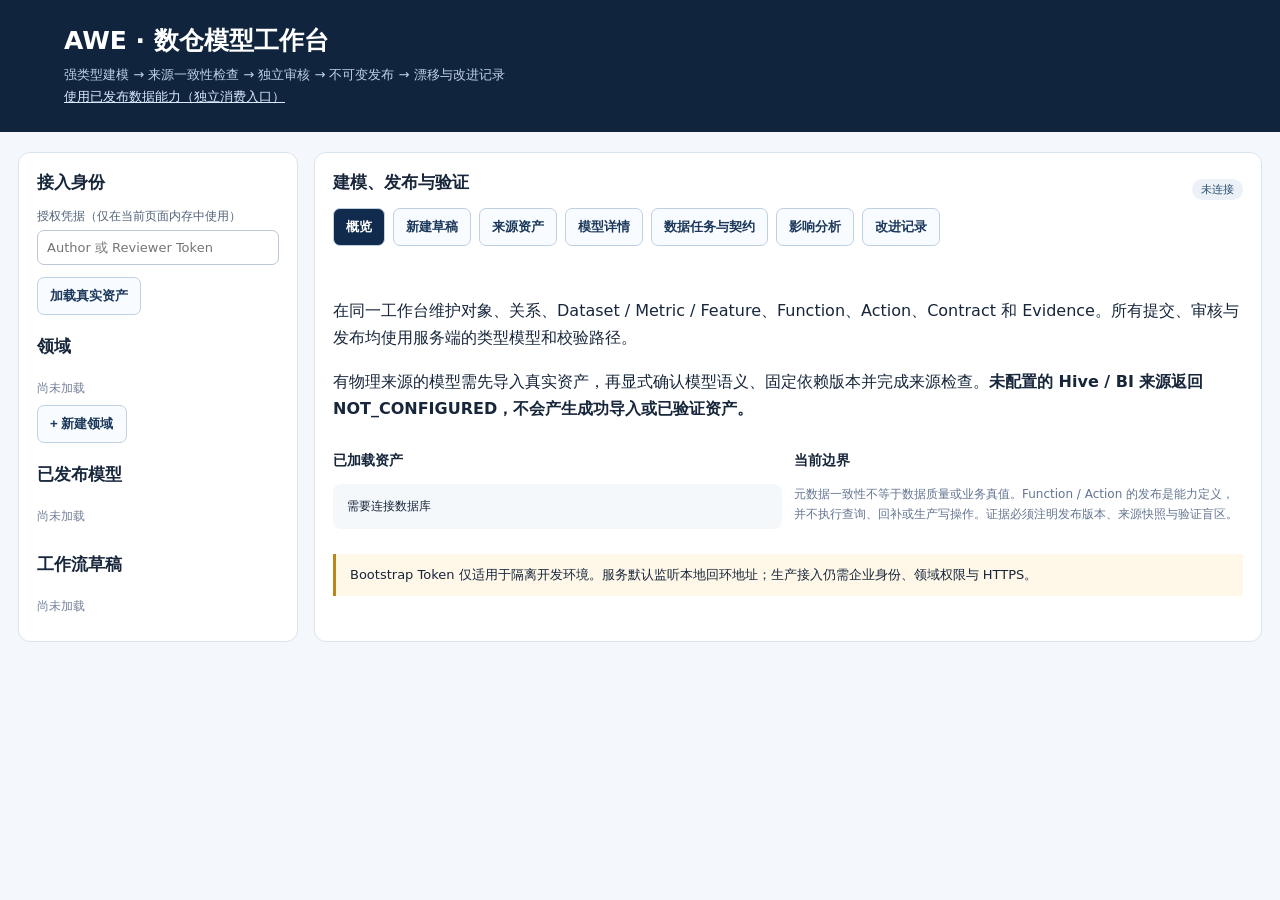
==== commit e8083dbd: "feat: add governed Dataset extraction and data task evidence" ====
--- a/awe-registry/src/main/resources/static/index.html
+++ b/awe-registry/src/main/resources/static/index.html
@@ -260,6 +260,9 @@
     <header>
       <h1>AWE · 数仓模型工作台</h1>
       <p>强类型建模 → 来源一致性检查 → 独立审核 → 不可变发布 → 漂移与改进记录</p>
+      <p>
+        <a href="/consumption.html" style="color: #d9eaff">使用已发布数据能力（独立消费入口）</a>
+      </p>
     </header>
     <main>
       <div class="layout">
@@ -390,7 +393,7 @@
             </div>
           </div>
           <div id="sources" class="hidden">
-            <h3>真实 Hive / BI 元数据</h3>
+            <h3>原生 PostgreSQL / Hive / BI 来源元数据</h3>
             <p class="muted">
               连接由服务端配置；浏览器不能指定任意网络地址。导入记录权威来源的版本、快照和内容指纹，不直接创建或认证业务语义。
             </p>
@@ -400,6 +403,7 @@
               <div>
                 <label for="sourceSystem">来源系统</label
                 ><select id="sourceSystem">
+                  <option value="postgres">PostgreSQL（原生 Catalog）</option>
                   <option value="hive">Hive</option>
                   <option value="bi">BI</option>
                 </select>
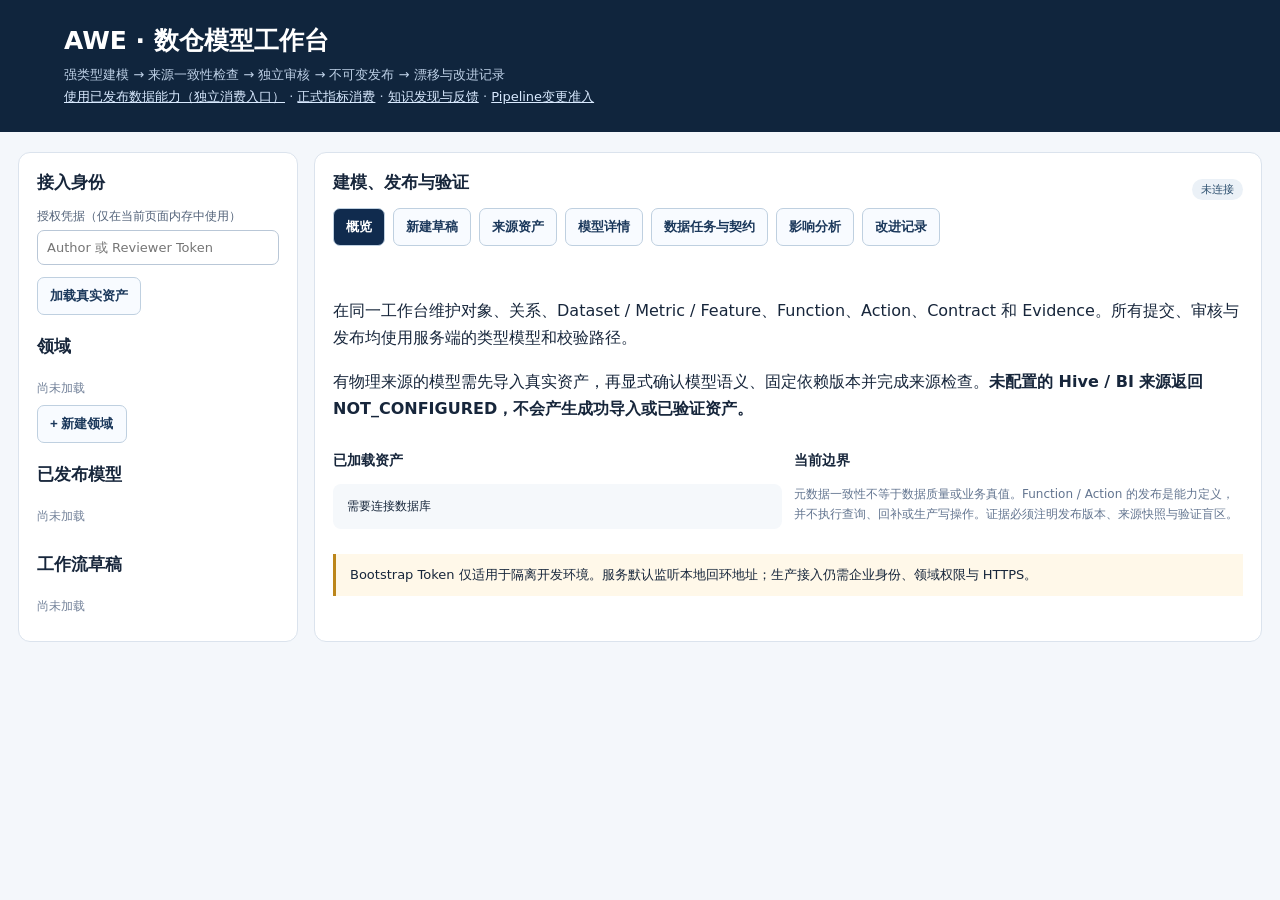
==== commit 8e5b6b69: "feat: connect executable data capabilities to production admission" ====
--- a/awe-registry/src/main/resources/static/index.html
+++ b/awe-registry/src/main/resources/static/index.html
@@ -261,7 +261,10 @@
       <h1>AWE · 数仓模型工作台</h1>
       <p>强类型建模 → 来源一致性检查 → 独立审核 → 不可变发布 → 漂移与改进记录</p>
       <p>
-        <a href="/consumption.html" style="color: #d9eaff">使用已发布数据能力（独立消费入口）</a>
+        <a href="/consumption.html" style="color: #d9eaff">使用已发布数据能力（独立消费入口）</a> ·
+        <a href="/metric-consumption.html" style="color: #d9eaff">正式指标消费</a> ·
+        <a href="/knowledge.html" style="color: #d9eaff">知识发现与反馈</a> ·
+        <a href="/production.html" style="color: #d9eaff">Pipeline变更准入</a>
       </p>
     </header>
     <main>
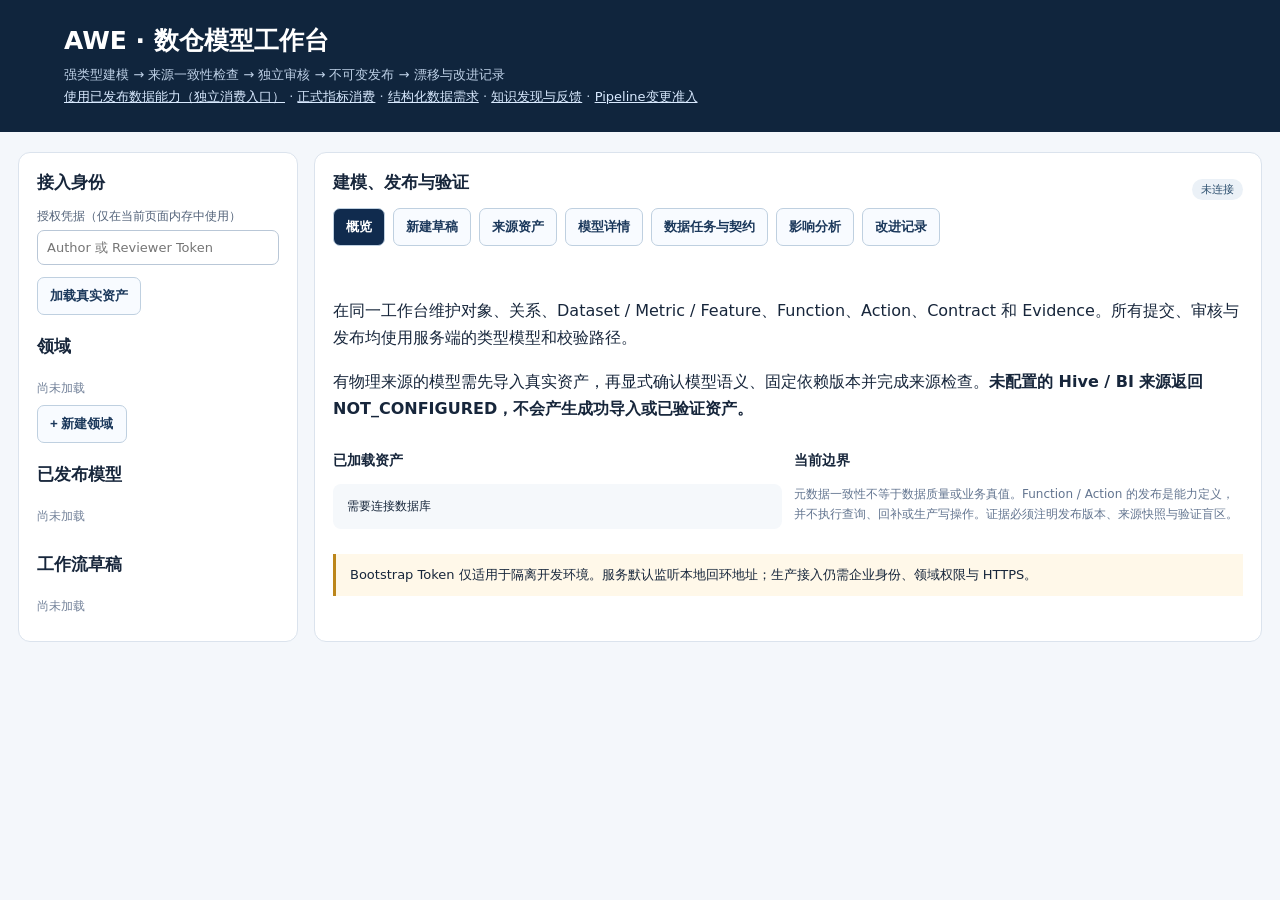
==== commit a03e4ace: "feat: plan semantic requirements and govern registered warehouse SQL" ====
--- a/awe-registry/src/main/resources/static/index.html
+++ b/awe-registry/src/main/resources/static/index.html
@@ -263,6 +263,7 @@
       <p>
         <a href="/consumption.html" style="color: #d9eaff">使用已发布数据能力（独立消费入口）</a> ·
         <a href="/metric-consumption.html" style="color: #d9eaff">正式指标消费</a> ·
+        <a href="/semantic-requirements.html" style="color: #d9eaff">结构化数据需求</a> ·
         <a href="/knowledge.html" style="color: #d9eaff">知识发现与反馈</a> ·
         <a href="/production.html" style="color: #d9eaff">Pipeline变更准入</a>
       </p>
